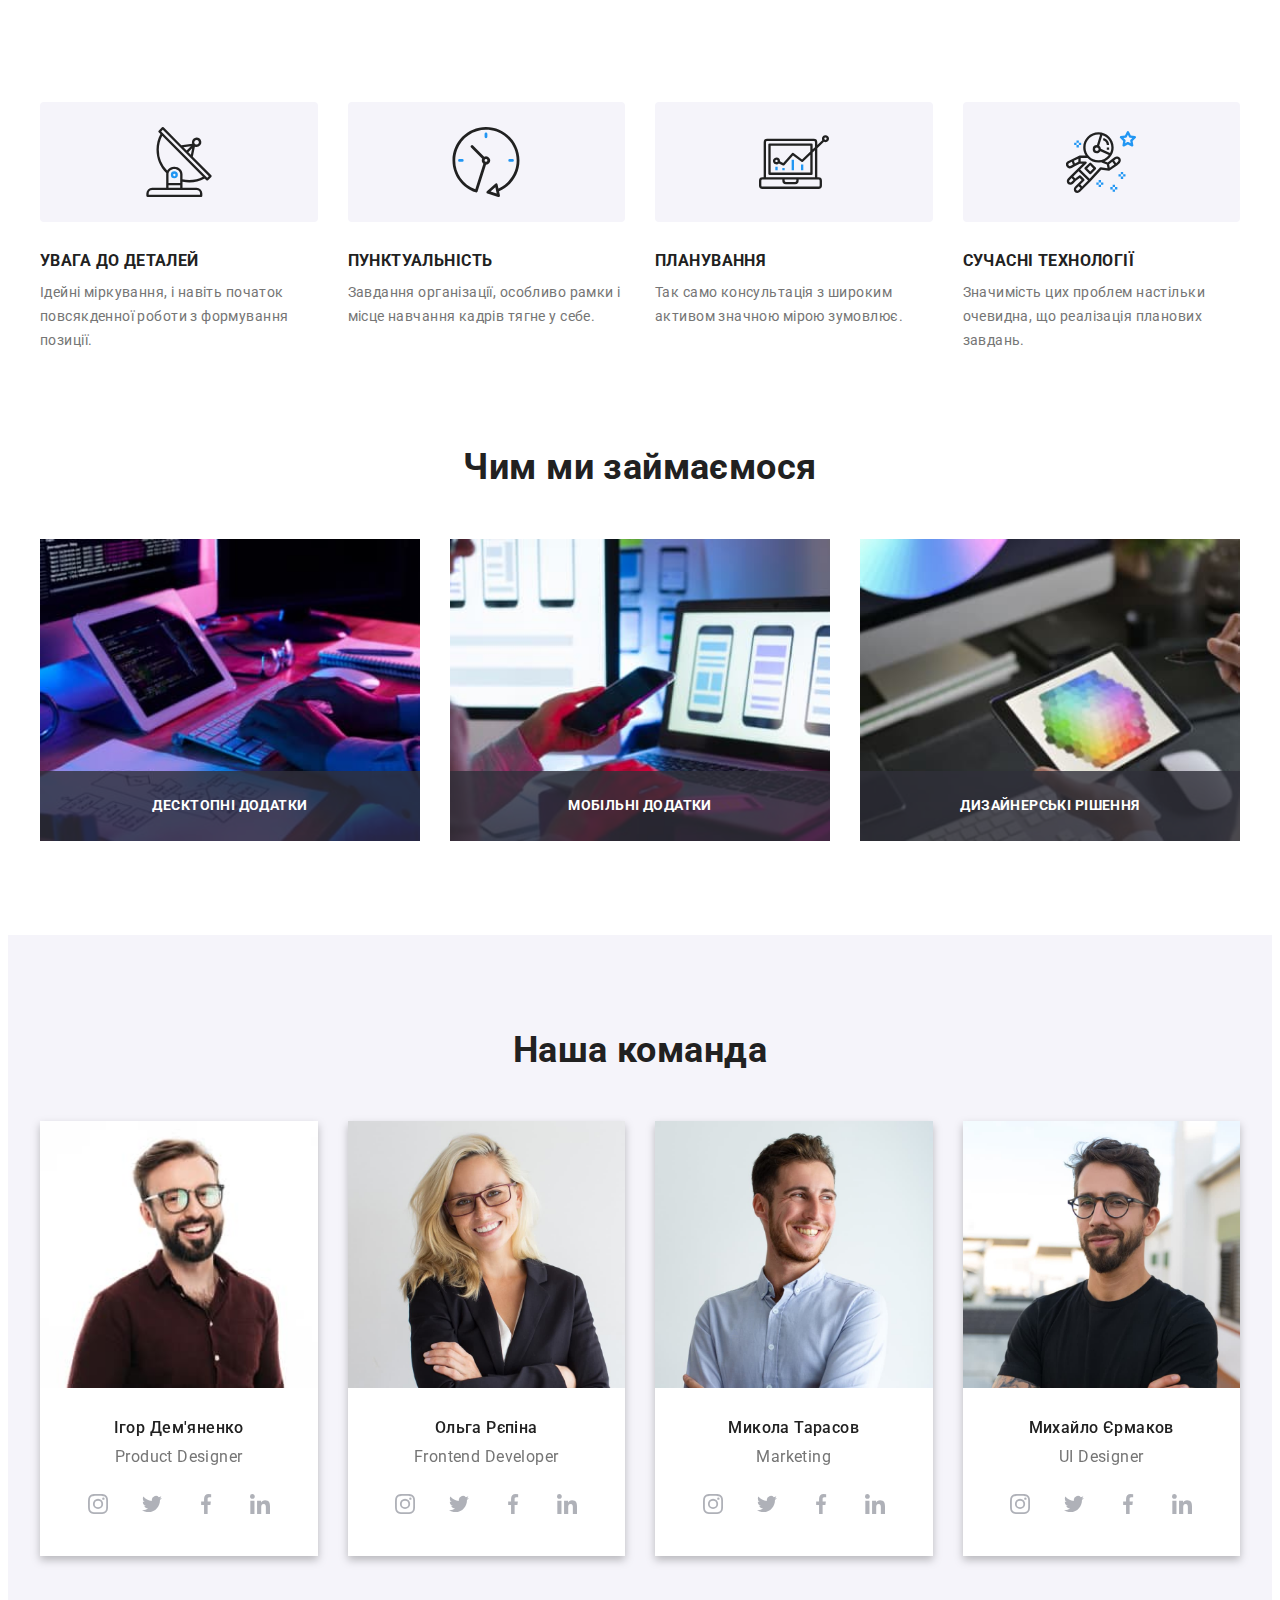
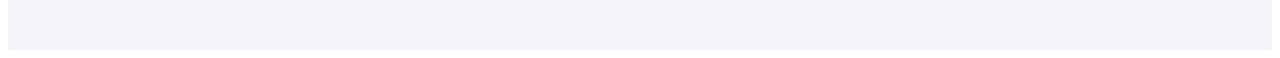
==== index.html @ 522595d4 "2 sections adapted" ====
<!DOCTYPE html>
<html lang="uk">
  <head>
    <meta charset="UTF-8" />
    <meta http-equiv="X-UA-Compatible" content="IE=edge" />
    <meta name="viewport" content="width=device-width, initial-scale=1.0" />
    <title>Студія</title>
    <link rel="preconnect" href="https://fonts.googleapis.com" />
    <link rel="preconnect" href="https://fonts.gstatic.com" crossorigin />
    <link
      href="https://fonts.googleapis.com/css2?family=Raleway:wght@700&family=Roboto:wght@400;500;700;900&display=swap"
      rel="stylesheet"
    />
    <link
      rel="stylesheet"
      href="https://cdnjs.cloudflare.com/ajax/libs/modern-normalize/1.1.0/modern-normalize.min.css"
      integrity="sha512-wpPYUAdjBVSE4KJnH1VR1HeZfpl1ub8YT/NKx4PuQ5NmX2tKuGu6U/JRp5y+Y8XG2tV+wKQpNHVUX03MfMFn9Q=="
      crossorigin="anonymous"
      referrerpolicy="no-referrer"
    />
    <!-- <link rel="stylesheet" href="./css/styles.css" /> -->
    <link rel="stylesheet" href="./css/main.min.css" />
  </head>

  <body>
    <!-- <header class="header">
      <div class="container header__container">
        <nav class="navigation">
          <a href="./index.html" class="logo navigation__logo link"
            >Web<span class="logo__black link">Studio</span></a
          >
          <ul class="navigation__list list">
            <li class="navigation__item">
              <a href="./index.html" class="navigation__link link current">Студія</a>
            </li>
            <li class="navigation__item">
              <a href="./portfolio.html" class="navigation__link link">Портфоліо</a>
            </li>
            <li class="navigation__item">
              <a href="#" class="navigation__link link">Контакти</a>
            </li>
          </ul>
        </nav>

        <ul class="contact header__contact list">
          <li class="contact__item">
            <a href="info@devstudio.com" class="contact__link link">
              <svg class="contact__icon" width="16" height="12">
                <use href="./images/icons.svg#icon-envelope"></use>
              </svg>
              info@devstudio.com</a
            >
          </li>
          <li class="contact__item">
            <a href="+380961111111" class="contact__link link">
              <svg class="contact__icon" width="10" height="16">
                <use href="./images/icons.svg#icon-smartphone"></use>
              </svg>
              +38 096 111 11 11</a
            >
          </li>
        </ul>
      </div>
    </header> -->

    <main>
      <!-- <section class="hero">
        <div class="container">
          <h1 class="hero__title">Ефективні рішення для вашого бізнесу</h1>
          <button type="button" class="hero__btn pointer btn" data-modal-open>
            Замовити послугу
          </button>
        </div>
      </section> -->

      <section class="features section">
        <div class="container">
          <h2 class="visually-hidden">Наші особлівості</h2>
          <ul class="features-list list">
            <li class="features-list__item">
              <div class="features-list__image">
                <svg class="features-list__icon" width="70" height="70">
                  <use href="./images/icons.svg#icon-antenna"></use>
                </svg>
              </div>
              <h3 class="features-list__title">Увага до деталей</h3>
              <p class="features-list__text">
                Ідейні міркування, і навіть початок повсякденної роботи з формування позиції.
              </p>
            </li>
            <li class="features-list__item">
              <div class="features-list__image">
                <svg class="features-list__icon" width="70" height="70">
                  <use href="./images/icons.svg#icon-clock"></use>
                </svg>
              </div>
              <h3 class="features-list__title">Пунктуальність</h3>
              <p class="features-list__text">
                Завдання організації, особливо рамки і місце навчання кадрів тягне у себе.
              </p>
            </li>
            <li class="features-list__item">
              <div class="features-list__image">
                <svg class="features-list__icon" width="70" height="70">
                  <use href="./images/icons.svg#icon-diagram"></use>
                </svg>
              </div>
              <h3 class="features-list__title">Планування</h3>
              <p class="features-list__text">
                Так само консультація з широким активом значною мірою зумовлює.
              </p>
            </li>
            <li class="features-list__item">
              <div class="features-list__image">
                <svg class="features-list__icon" width="70" height="70">
                  <use href="./images/icons.svg#icon-astronaut"></use>
                </svg>
              </div>
              <h3 class="features-list__title">Сучасні технології</h3>
              <p class="features-list__text">
                Значимість цих проблем настільки очевидна, що реалізація планових завдань.
              </p>
            </li>
          </ul>
        </div>
      </section>

      <section class="business">
        <div class="container">
          <h2 class="business__title">Чим ми займаємося</h2>
          <ul class="activities-list list">
            <li class="activities-list__item">
              <img src="./images/comp1.jpg" alt="комп'ютер" width="370" />
              <p class="activities-list__text">Десктопні додатки</p>
            </li>
            <li class="activities-list__item">
              <img src="./images/comp2.jpg" alt="комп'ютер та мобильній" width="370" />
              <p class="activities-list__text">Мобільні додатки</p>
            </li>
            <li class="activities-list__item">
              <img src="./images/comp3.jpg" alt="комп'ютер та планшет" width="370" />
              <p class="activities-list__text">Дизайнерські рішення</p>
            </li>
          </ul>
        </div>
      </section>

      <section class="team section">
        <div class="container">
          <h2 class="team__title">Наша команда</h2>
          <ul class="team-list list">
            <li class="team-list__item">
              <img src="./images/team1.jpg" alt="Ігор Дем'яненко" width="270" />
              <div class="team-list__wrap">
                <h3 class="team-list__subtitle">Ігор Дем'яненко</h3>
                <p class="team-list__text">Product Designer</p>
                <ul class="social-list list">
                  <li class="social-list__item">
                    <a href="" class="social-list__link link">
                      <svg class="social-list__icon" width="20" height="20">
                        <use href="./images/icons.svg#icon-instagram"></use>
                      </svg>
                    </a>
                  </li>
                  <li class="social-list__item">
                    <a href="" class="social-list__link link">
                      <svg class="social-list__icon" width="20" height="20">
                        <use href="./images/icons.svg#icon-twitter"></use>
                      </svg>
                    </a>
                  </li>
                  <li class="social-list__item">
                    <a href="" class="social-list__link link">
                      <svg class="social-list__icon" width="20" height="20">
                        <use href="./images/icons.svg#icon-facebook"></use>
                      </svg>
                    </a>
                  </li>
                  <li class="social-list__item">
                    <a href="" class="social-list__link link">
                      <svg class="social-list__icon" width="20" height="20">
                        <use href="./images/icons.svg#icon-linkedin"></use>
                      </svg>
                    </a>
                  </li>
                </ul>
              </div>
            </li>

            <li class="team-list__item">
              <img src="./images/team2.jpg" alt="Ольга Рєпіна" width="270" />
              <div class="team-list__wrap">
                <h3 class="team-list__subtitle">Ольга Рєпіна</h3>
                <p class="team-list__text">Frontend Developer</p>
                <ul class="social-list list">
                  <li class="social-list__item">
                    <a href="" class="social-list__link link">
                      <svg class="social-list__icon" width="20" height="20">
                        <use href="./images/icons.svg#icon-instagram"></use>
                      </svg>
                    </a>
                  </li>
                  <li class="social-list__item">
                    <a href="" class="social-list__link link">
                      <svg class="social-list__icon" width="20" height="20">
                        <use href="./images/icons.svg#icon-twitter"></use>
                      </svg>
                    </a>
                  </li>
                  <li class="social-list__item">
                    <a href="" class="social-list__link link">
                      <svg class="social-list__icon" width="20" height="20">
                        <use href="./images/icons.svg#icon-facebook"></use>
                      </svg>
                    </a>
                  </li>
                  <li class="social-list__item">
                    <a href="" class="social-list__link link">
                      <svg class="social-list__icon" width="20" height="20">
                        <use href="./images/icons.svg#icon-linkedin"></use>
                      </svg>
                    </a>
                  </li>
                </ul>
              </div>
            </li>

            <li class="team-list__item">
              <img src="./images/team3.jpg" alt="Микола Тарасов" width="270" />
              <div class="team-list__wrap">
                <h3 class="team-list__subtitle">Микола Тарасов</h3>
                <p class="team-list__text">Marketing</p>
                <ul class="social-list list">
                  <li class="social-list__item">
                    <a href="" class="social-list__link link">
                      <svg class="social-list__icon" width="20" height="20">
                        <use href="./images/icons.svg#icon-instagram"></use>
                      </svg>
                    </a>
                  </li>
                  <li class="social-list__item">
                    <a href="" class="social-list__link link">
                      <svg class="social-list__icon" width="20" height="20">
                        <use href="./images/icons.svg#icon-twitter"></use>
                      </svg>
                    </a>
                  </li>
                  <li class="social-list__item">
                    <a href="" class="social-list__link link">
                      <svg class="social-list__icon" width="20" height="20">
                        <use href="./images/icons.svg#icon-facebook"></use>
                      </svg>
                    </a>
                  </li>
                  <li class="social-list__item">
                    <a href="" class="social-list__link link">
                      <svg class="social-list__icon" width="20" height="20">
                        <use href="./images/icons.svg#icon-linkedin"></use>
                      </svg>
                    </a>
                  </li>
                </ul>
              </div>
            </li>

            <li class="team-list__item">
              <img src="./images/team4.jpg" alt="Михаїл Єрмаков" width="270" />
              <div class="team-list__wrap">
                <h3 class="team-list__subtitle">Михайло Єрмаков</h3>
                <p class="team-list__text">UI Designer</p>
                <ul class="social-list list">
                  <li class="social-list__item">
                    <a href="" class="social-list__link link">
                      <svg class="social-list__icon" width="20" height="20">
                        <use href="./images/icons.svg#icon-instagram"></use>
                      </svg>
                    </a>
                  </li>
                  <li class="social-list__item">
                    <a href="" class="social-list__link link">
                      <svg class="social-list__icon" width="20" height="20">
                        <use href="./images/icons.svg#icon-twitter"></use>
                      </svg>
                    </a>
                  </li>
                  <li class="social-list__item">
                    <a href="" class="social-list__link link">
                      <svg class="social-list__icon" width="20" height="20">
                        <use href="./images/icons.svg#icon-facebook"></use>
                      </svg>
                    </a>
                  </li>
                  <li class="social-list__item">
                    <a href="" class="social-list__link link">
                      <svg class="social-list__icon" width="20" height="20">
                        <use href="./images/icons.svg#icon-linkedin"></use>
                      </svg>
                    </a>
                  </li>
                </ul>
              </div>
            </li>
          </ul>
        </div>
      </section>

      <!-- <section class="clients section">
        <div class="container">
          <h2 class="clients-title">Постійні клієнти</h2>
          <ul class="clients-img list">
            <li class="clients-img-item">
              <a href="" class="clients-img-link link">
                <svg class="clients-img-icon" width="106" height="60">
                  <use href="./images/icons.svg#icon-Logo1"></use>
                </svg>
              </a>
            </li>
            <li class="clients-img-item">
              <a href="" class="clients-img-link link">
                <svg class="clients-img-icon" width="106" height="60">
                  <use href="./images/icons.svg#icon-Logo2"></use>
                </svg>
              </a>
            </li>
            <li class="clients-img-item">
              <a href="" class="clients-img-link link">
                <svg class="clients-img-icon" width="106" height="60">
                  <use href="./images/icons.svg#icon-Logo3"></use>
                </svg>
              </a>
            </li>
            <li class="clients-img-item">
              <a href="" class="clients-img-link link">
                <svg class="clients-img-icon" width="106" height="60">
                  <use href="./images/icons.svg#icon-Logo4"></use>
                </svg>
              </a>
            </li>
            <li class="clients-img-item">
              <a href="" class="clients-img-link link">
                <svg class="clients-img-icon" width="106" height="60">
                  <use href="./images/icons.svg#icon-Logo5"></use>
                </svg>
              </a>
            </li>
            <li class="clients-img-item">
              <a href="" class="clients-img-link link">
                <svg class="clients-img-icon" width="106" height="60">
                  <use href="./images/icons.svg#icon-Logo6"></use>
                </svg>
              </a>
            </li>
          </ul>
        </div>
      </section> -->
    </main>

    <!-- <footer class="footer">
      <div class="container">
        <div class="footer-contacts">
          <a href="./index.html" class="footer-logo link"
            >Web<span class="footer-logo-white link">Studio</span></a
          >
          <address class="footer-address">
            <ul class="footer-list list">
              <li class="footer-item">
                <a
                  href="https://goo.gl/maps/CPtrU1FHBa2aNyZL9"
                  target="_blank"
                  rel="noopener noreferrer nofollow"
                  class="footer-adr link"
                  >м. Київ, пр-т Лесі Українки, 26</a
                >
              </li>
              <li class="footer-item">
                <a href="info@devstudio.com" class="footer-contact link">info@devstudio.com</a>
              </li>
              <li class="footer-item">
                <a href="+380961111111" class="footer-contact link">+38 096 111 11 11</a>
              </li>
            </ul>
          </address>
        </div>

        <div class="footer-join">
          <p class="footer-action">Приєднуйтесь</p>
          <ul class="footer-soc list">
            <li class="footer-soc-item">
              <a href="" class="footer-soc-link link">
                <svg class="footer-soc-icon" width="20" height="20">
                  <use href="./images/icons.svg#icon-instagram"></use>
                </svg>
              </a>
            </li>
            <li class="footer-soc-item">
              <a href="" class="footer-soc-link link">
                <svg class="footer-soc-icon" width="20" height="20">
                  <use href="./images/icons.svg#icon-twitter"></use>
                </svg>
              </a>
            </li>
            <li class="footer-soc-item">
              <a href="" class="footer-soc-link link">
                <svg class="footer-soc-icon" width="20" height="20">
                  <use href="./images/icons.svg#icon-facebook"></use>
                </svg>
              </a>
            </li>
            <li class="footer-soc-item">
              <a href="" class="footer-soc-link link">
                <svg class="footer-soc-icon" width="20" height="20">
                  <use href="./images/icons.svg#icon-linkedin"></use>
                </svg>
              </a>
            </li>
          </ul>
        </div>

        <div class="footer-signup">
          <p class="footer-text">Підпишіться на розсилку</p>
          <form class="footer-form">
            <input class="footer-input" type="email" name="usermail" placeholder="E-mail" />
            <button class="third-btn pointer btn">
              Підписатися
              <svg class="send-icon" width="24" height="24">
                <use href="./images/icons.svg#icon-send"></use>
              </svg>
            </button>
          </form>
        </div>
      </div>
    </footer> -->

    <div class="backdrop is-hidden" data-modal>
      <div class="modal">
        <button type="button" class="close-btn pointer" data-modal-close>
          <svg class="close-icon" width="" height="">
            <use href="./images/icons.svg#icon-closebtn"></use>
          </svg>
        </button>
        <p class="modal-title">Залиште свої дані, ми вам передзвонимо</p>
        <form class="modal-form">
          <div class="input-field">
            <label for="user-name" class="lable-input">Ім'я</label>
            <div class="input-wrap">
              <input
                type="text"
                class="form-input"
                name="user-name"
                placeholder=""
                id="user-name"
                required
              />
              <svg class="input-icon" width="18" height="18">
                <use href="./images/icons.svg#icon-personblack"></use>
              </svg>
            </div>
          </div>

          <div class="input-field">
            <label for="user-tel" class="lable-input">Телефон</label>
            <div class="input-wrap">
              <input
                type="tel"
                minlength="10"
                class="form-input"
                name="user-tel"
                placeholder=""
                id="user-tel"
                required
              />
              <svg class="input-icon" width="18" height="18">
                <use href="./images/icons.svg#icon-phoneblack"></use>
              </svg>
            </div>
          </div>

          <div class="input-field">
            <label for="user-mail" class="lable-input">Пошта</label>
            <div class="input-wrap">
              <input
                type="email"
                class="form-input"
                name="user-mail"
                placeholder=""
                id="user-mail"
              />
              <svg class="input-icon" width="18" height="18">
                <use href="./images/icons.svg#icon-emailblack"></use>
              </svg>
            </div>
          </div>

          <div class="input-field comment">
            <label for="user-comment" class="lable-input">Коментар</label>
            <textarea
              name="user-comment"
              id="user-comment"
              class="form-comment"
              placeholder="Введіть текст"
            ></textarea>
          </div>

          <label class="check-lable">
            <input
              type="checkbox"
              name="user-policy"
              value="true"
              class="input-check visually-hidden"
              id="user-policy"
            />
            <span class="check-box">
              <svg class="check-icon" width="11" height="8">
                <use href="./images/icons.svg#icon-check"></use>
              </svg>
            </span>
            Погоджуюся з розсилкою та приймаю
            <a class="check-link link" href="#">Умови договору</a>
          </label>

          <button type="submit" class="secondary-btn pointer btn">Відправити</button>
        </form>
      </div>
    </div>
    <script src="./js/modal.js"></script>

    <script>
      (() => {
        document.querySelector('.modal-form').addEventListener('submit', e => {
          e.preventDefault();

          new FormData(e.currentTarget).forEach((value, name) => console.log(`${name}: ${value}`));

          e.currentTarget.reset();
        });
      })();
    </script>
  </body>
</html>
---- css/main.min.css ----
:root{--main-title-color: #212121;--second-title-color: #ffffff;--main-text-color: #757575;--second-text-color: #ffffff;--accent-color: #2196f3;--link-accent-color: #7d7d7d;--icon-accent-color: #ffffff;--btn-accent-color: #188ce8;--btn-bg-color: #2196f3;--btn-text-color: #ffffff;--secondbtn-text-color: #212121;--main-bg-color: #ffffff;--second-bg-color: #2f303a;--third-bg-color: #f5f4fa;--main-logo-color: #2196f3;--second-logo-color: #000000;--third-logo-color: #ffffff;--main-link-color: #212121;--main-contact-color: #757575;--main-adress-color: #ffffff;--main-border-color: #ececec;--second-border-color: #eeeeee;--main-icon-color: #afb1b8;--second-icon-color: #ffffff;--duration: 250ms;--cubic: cubic-bezier(0.4, 0, 0.2, 1)}.visually-hidden{position:absolute;white-space:nowrap;width:1px;height:1px;overflow:hidden;border:0;padding:0;clip:rect(0 0 0 0);-webkit-clip-path:inset(50%);clip-path:inset(50%);margin:-1px}p,h1,h2,h3,h4,h5,h6{margin:0}ul{margin:0;padding-left:0}address{font-style:normal}body{font-family:"Roboto",sans-serif;font-size:14px;letter-spacing:.03em;color:var(--main-text-color);background-color:var(--main-bg-color)}.list{list-style:none}.link{text-decoration:none;transition:color var(--duration) var(--cubic)}.pointer{cursor:pointer}img{display:block;width:100%;max-width:100%;height:auto}.section{padding-top:60px;padding-bottom:60px}@media screen and (min-width: 1200px){.section{padding-top:94px;padding-bottom:94px}}.navigation__item .link.current,.navigation__link:hover,.contact__link:hover,.navigation__link:focus,.contact__link:focus,.footer-adr:hover,.footer-contact:hover,.footer-adr:focus,.footer-contact:focus{color:var(--accent-color)}.container{width:100%;padding-left:15px;padding-right:15px;margin:0 auto}@media screen and (min-width: 480px){.container{width:480px}}@media screen and (min-width: 768px){.container{width:768px}}@media screen and (min-width: 1200px){.container{width:1200px}}.backdrop{position:fixed;top:0;width:100%;height:100%;background-color:rgba(0,0,0,.2);transition:opacity var(--duration) var(--cubic),visibility var(--duration) var(--cubic)}.modal{position:absolute;padding:40px;width:528px;min-height:581px;background-color:var(--main-bg-color);box-shadow:0px 1px 3px rgba(0,0,0,.12),0px 1px 1px rgba(0,0,0,.14),0px 2px 1px rgba(0,0,0,.2);border-radius:4px;top:50%;left:50%;transform:translate(-50%, -50%) scale(1);transition:transform var(--duration) var(--cubic)}.backdrop.is-hidden .modal{transform:translate(-50%, -50%) scale(0)}.close-btn{position:absolute;top:8px;right:8px;width:30px;height:30px;border:1px solid rgba(0,0,0,.1);background:inherit;border-radius:50%;fill:currentColor;transition:color var(--duration) var(--cubic)}.close-btn:hover,.close-btn:focus{fill:var(--accent-color)}.modal-title{margin-bottom:15px;text-align:center;font-weight:700;font-size:20px;line-height:1.15;text-align:center;letter-spacing:.03em;color:var(--main-title-color)}.input-field{margin-bottom:10px}.modal-form>.comment{margin-bottom:18px}.lable-input{display:block;margin-bottom:4px;font-weight:400;font-size:12px;line-height:1.17;letter-spacing:.01em;color:var(--main-text-color)}.form-input{padding-left:42px;width:100%;height:40px;border:1px solid rgba(33,33,33,.2);border-radius:4px;font-weight:400;font-size:12px;line-height:1.17;letter-spacing:.01em;color:rgba(117,117,117,.5)}.form-input:focus{outline-color:var(--btn-accent-color)}.form-input::-moz-placeholder{color:rgba(117,117,117,.5)}.form-input:-ms-input-placeholder{color:rgba(117,117,117,.5)}.form-input::placeholder{color:rgba(117,117,117,.5)}.input-wrap{position:relative}.input-icon{position:absolute;left:12px;top:50%;transform:translateY(-50%)}.form-input:focus+.input-icon{fill:var(--accent-color)}.form-comment{padding:12px 16px;width:100%;height:118px;border:1px solid rgba(33,33,33,.2);border-radius:4px;resize:none;font-weight:400;font-size:12px;line-height:1.17;letter-spacing:.01em;color:rgba(117,117,117,.5)}.form-comment:focus{outline-color:var(--btn-accent-color)}.form-comment::-moz-placeholder{color:rgba(117,117,117,.5)}.form-comment:-ms-input-placeholder{color:rgba(117,117,117,.5)}.form-comment::placeholder{color:rgba(117,117,117,.5)}.check-lable{display:block;padding-left:35px;font-weight:400;font-size:14px;line-height:1.71;letter-spacing:.03em;color:var(--main-text-color);position:relative;margin-bottom:30px}.check-box{display:inline-block;width:16px;height:15px;border:2px solid var(--main-link-color);border-radius:2px;position:absolute;top:50%;left:13px;transform:translateY(-50%);cursor:pointer;transition:background-color var(--duration) var(--cubic)}.input-check:focus+.check-box{border-color:var(--accent-color)}.input-check:focus+.check-box,.check-box:hover{border-color:var(--accent-color)}.input-check:checked+.check-box{background-color:var(--accent-color);border:none}.check-icon{position:absolute;left:50%;top:50%;transform:translate(-50%, -50%);fill:rgba(0,0,0,0);transition:fill var(--duration) var(--cubic)}.input-check:checked+.check-box .check-icon{fill:#fff}.input-check{position:absolute;white-space:nowrap;width:1px;height:1px;overflow:hidden;border:0;padding:0;clip:rect(0 0 0 0);-webkit-clip-path:inset(50%);clip-path:inset(50%);margin:-1px}.check-link{-webkit-text-decoration-line:underline;text-decoration-line:underline;color:var(--accent-color)}.secondary-btn{display:flex;align-items:center;justify-content:center;margin:0 auto;margin-top:30px;min-width:200px}.is-hidden{opacity:0;visibility:hidden;pointer-events:none}.btn{font-family:inherit;font-style:normal;font-weight:700;font-size:16px;line-height:1.88;letter-spacing:.06em;color:var(--btn-text-color);background:var(--btn-bg-color);height:50px;box-shadow:0px 4px 4px rgba(0,0,0,.15);border-radius:4px;border-color:rgba(0,0,0,0);padding:10px 32px;transition:background-color var(--duration) var(--cubic)}.btn:hover,.btn:focus{background-color:var(--btn-accent-color)}.header{padding-top:24px;padding-bottom:25px;border-bottom:1px solid var(--main-border-color)}.header__container{display:flex;align-items:center}.navigation{display:flex;align-items:center}.navigation__list,.contact__item,.header__contact{display:flex;margin-left:auto;-moz-column-gap:50px;column-gap:50px}.logo,.logo__black{font-family:"Raleway",sans-serif;font-style:normal;font-weight:700;font-size:26px;line-height:1.19}.navigation__logo{color:var(--main-logo-color);margin-right:93px}.logo__black{color:var(--second-logo-color)}.navigation__link{font-weight:500;line-height:1.14;letter-spacing:.02em;color:var(--main-link-color)}.contact__link{display:flex;font-weight:500;line-height:1.14;letter-spacing:.02em;color:var(--main-contact-color);align-items:center}.current{color:var(--accent-color);position:relative}.current::after{content:"";position:absolute;left:50%;bottom:-38px;transform:translate(-50%, -100%);width:calc(100% + 3px);height:4px;background:var(--accent-color);border-radius:2px;pointer-events:none}.contact__icon{margin-right:10px;fill:#757575}.contact__link:hover .contact__icon,.contact__link:focus .contact__icon{fill:var(--accent-color)}.hero{background-color:var(--second-bg-color);background-image:linear-gradient(rgba(47, 48, 58, 0.4), rgba(47, 48, 58, 0.4)),url(../images/header.jpg);background-repeat:no-repeat;background-position:center;background-size:cover;max-width:1600px;margin:0 auto;padding-top:200px;padding-bottom:200px}.hero__title{font-weight:900;font-size:44px;line-height:1.36;text-align:center;letter-spacing:.06em;text-transform:uppercase;color:var(--second-title-color);max-width:696px;margin:0 auto}.hero__btn{display:flex;align-items:center;text-align:center;margin:0 auto;margin-top:30px;min-width:216px}.features-list{display:flex;flex-wrap:wrap;gap:30px}.features-list__item{width:100%}@media screen and (min-width: 768px){.features-list__item{width:calc((100% - 30px)/2)}}@media screen and (min-width: 1200px){.features-list__item{width:calc((100% - 90px)/4)}}.features-list__image{display:flex;justify-content:center;align-items:center;border-radius:4px;width:100%;height:120px;background:#f5f4fa;border-radius:4px;margin-bottom:30px}.features-list__title{display:flex;justify-content:center;font-weight:700;line-height:1.14;text-transform:uppercase;color:var(--main-title-color)}@media screen and (min-width: 768px){.features-list__title{justify-content:left}}.features-list__text{line-height:2;margin-top:10px}@media screen and (min-width: 1200px){.features-list__text{line-height:1.71}}.business{padding-bottom:94px}@media screen and (max-width: 1199px){.business{display:none}}.business__title{font-size:36px;line-height:1.17;text-align:center;color:var(--main-title-color)}.activities-list{margin-top:50px;display:flex;gap:30px}.activities-list__item{width:calc((100% - 60px)/3);position:relative}.activities-list__text{position:absolute;left:0;bottom:0;width:100%;height:70px;display:flex;justify-content:center;align-items:center;background-color:rgba(47,48,58,.8);font-weight:700;font-size:14px;line-height:1.14;text-align:center;letter-spacing:.03em;text-transform:uppercase;color:var(--second-text-color)}.team{background-color:var(--third-bg-color)}.team__title{font-size:36px;line-height:1.17;text-align:center;color:var(--main-title-color)}.team-list{display:flex;flex-wrap:wrap;margin-top:50px;gap:30px}.team-list__item{width:100%;background-color:var(--main-bg-color);filter:drop-shadow(0px 4px 4px rgba(0, 0, 0, 0.25))}@media screen and (min-width: 768px){.team-list__item{width:calc((100% - 30px)/2)}}@media screen and (min-width: 1200px){.team-list__item{width:calc((100% - 90px)/4)}}.team-list__wrap{padding:30px 5px}.team-list__subtitle{font-weight:500;font-size:16px;line-height:1.19;text-align:center;color:var(--main-title-color)}.team-list__text{font-size:16px;line-height:1.19;text-align:center;margin-top:10px}.social-list{display:flex;justify-content:center;gap:10px;margin-top:16px}.social-list__link{width:44px;height:44px;border-radius:50%;display:flex;align-items:center;justify-content:center;transition:background-color var(--duration) var(--cubic)}.social-list__link:hover,.social-list__link:focus{background-color:var(--accent-color)}.social-list__icon{fill:var(--main-icon-color);transition:fill var(--duration) var(--cubic)}.social-list__link:hover .social-list__icon,.social-list__link:focus .social-list__icon{fill:var(--icon-accent-color)}.clients-title{font-size:36px;line-height:1.17;text-align:center;color:var(--main-title-color)}.clients-img{display:flex;margin-top:50px;justify-content:center;gap:30px}.clients-img-item{border:1px solid #afb1b8;border-radius:4px;width:170px;height:92px;display:flex;align-items:center;justify-content:center;transition:border-color var(--duration) var(--cubic)}.clients-img-item:hover,.clients-img-item:focus{border-color:var(--accent-color)}.clients-img-link{display:flex;width:100%;height:100%;justify-content:center;align-items:center}.clients-img-icon{fill:var(--main-icon-color);transition:fill var(--duration) var(--cubic)}.clients-img-link:hover .clients-img-icon,.clients-img-link:focus .clients-img-icon{fill:var(--accent-color)}.footer-adr:hover,.footer-contact:hover,.footer-adr:focus,.footer-contact:focus{color:var(--accent-color)}.footer{background-color:var(--second-bg-color);padding-top:60px;padding-bottom:60px}.footer-logo,.footer-logo-white{font-family:"Raleway",sans-serif;font-style:normal;font-weight:700;font-size:26px;line-height:1.19}.footer-logo{color:var(--main-logo-color)}.footer-logo-white{color:var(--third-logo-color)}.footer-address{margin-top:20px}.footer-item:not(:first-child){margin-top:9px}.footer-adr,.footer-contact{font-style:normal;font-weight:400;line-height:1.71}.footer-adr{color:var(--main-adress-color)}.footer-contact{color:rgba(255,255,255,.6)}.footer .container{display:flex;align-items:baseline}.footer-join{margin-left:70px}.footer-action{font-weight:700;font-size:14px;line-height:1.14;letter-spacing:.03em;text-transform:uppercase;margin-bottom:20px;color:var(--second-text-color)}.footer-soc{display:flex;justify-content:center;gap:10px}.footer-soc-link{width:44px;height:44px;border-radius:50%;display:flex;align-items:center;justify-content:center;background:rgba(255,255,255,.1);transition:background-color var(--duration) var(--cubic)}.footer-soc-link:hover,.footer-soc-link:focus{background-color:var(--accent-color)}.footer-soc-icon{fill:var(--second-icon-color);transition:fill var(--duration) var(--cubic)}.footer-soc-link:hover .footer-soc-icon,.footer-soc-link:focus .footer-soc-icon{fill:var(--icon-accent-color)}.footer-text{font-size:14px;font-weight:700;line-height:1.14;text-transform:uppercase;color:var(--btn-text-color);margin-bottom:20px}.footer-signup{width:calc(50% - 15px);margin-left:auto}.footer-input{width:100%;height:50px;border:1px solid rgba(255,255,255,.3);border-radius:4px;background-color:inherit;font-size:16px;line-height:1.25;color:rgba(255,255,255,.6);padding-left:16px;outline:none;transition:border-color var(--duration) var(--cubic),box-shadow var(--duration) var(--cubic);cursor:pointer}.footer-input:hover{border-color:var(--accent-color)}.footer-input:focus{border-color:#f5f5f5;box-shadow:0px 0px 0px 1px #f5f5f5}.footer-form{display:flex;gap:12px}.footer-form>.primary-btn{gap:10px}.third-btn{display:flex;align-items:center;justify-content:center;gap:10px;margin:0 auto;min-width:200px}.send-icon{fill:var(--second-icon-color)}.filter-list{display:flex;justify-content:center;-moz-column-gap:8px;column-gap:8px}.filter-btn{font-family:"Roboto",sans-serif;font-style:normal;font-weight:500;font-size:16px;line-height:1.62;text-align:center;background-color:var(--third-bg-color);border-color:rgba(0,0,0,0);border-radius:4px;color:var(--secondbtn-text-color);padding:6px 22px;transition:background-color var(--duration) var(--cubic),color var(--duration) var(--cubic),box-shadow var(--duration) var(--cubic)}.filter-btn:hover,.filter-btn:focus{background-color:var(--accent-color);color:var(--btn-text-color);box-shadow:0px 3px 1px rgba(0,0,0,.1),0px 1px 2px rgba(0,0,0,.08),0px 2px 2px rgba(0,0,0,.12)}.filter-cards{margin-top:34px;display:flex;flex-wrap:wrap;gap:30px}.filter-item{background-color:var(--main-bg-color);width:calc((100% - 60px)/3)}.filter-link{display:block}.filter-link:hover,.filter-link:focus{box-shadow:0px 1px 1px rgba(0,0,0,.12),0px 4px 4px rgba(0,0,0,.06),1px 4px 6px rgba(0,0,0,.16)}.filter-thumb{position:relative;overflow:hidden}.filter-overlay{position:absolute;left:0;top:0;padding:63px 24px;width:100%;height:100%;transform:translateY(100%);transition:var(--duration) var(--cubic);font-weight:400;font-size:18px;line-height:1.56;letter-spacing:.03em;color:var(--second-text-color);background:rgba(33,150,243,.9)}.filter-link:hover .filter-overlay,.filter-link:focus .filter-overlay{transform:translateY(0)}.filter-wrap{padding:20px 24px;border-right:1px solid var(--second-border-color);border-bottom:1px solid var(--second-border-color);border-left:1px solid var(--second-border-color)}.filter-title{font-size:18px;line-height:2;letter-spacing:.06em;color:var(--main-title-color)}.filter-title:hover,.filter-title:focus{color:var(--link-accent-color)}.filter-text{font-size:16px;line-height:1.88;color:var(--main-text-color);margin-top:4px}/*# sourceMappingURL=main.min.css.map */
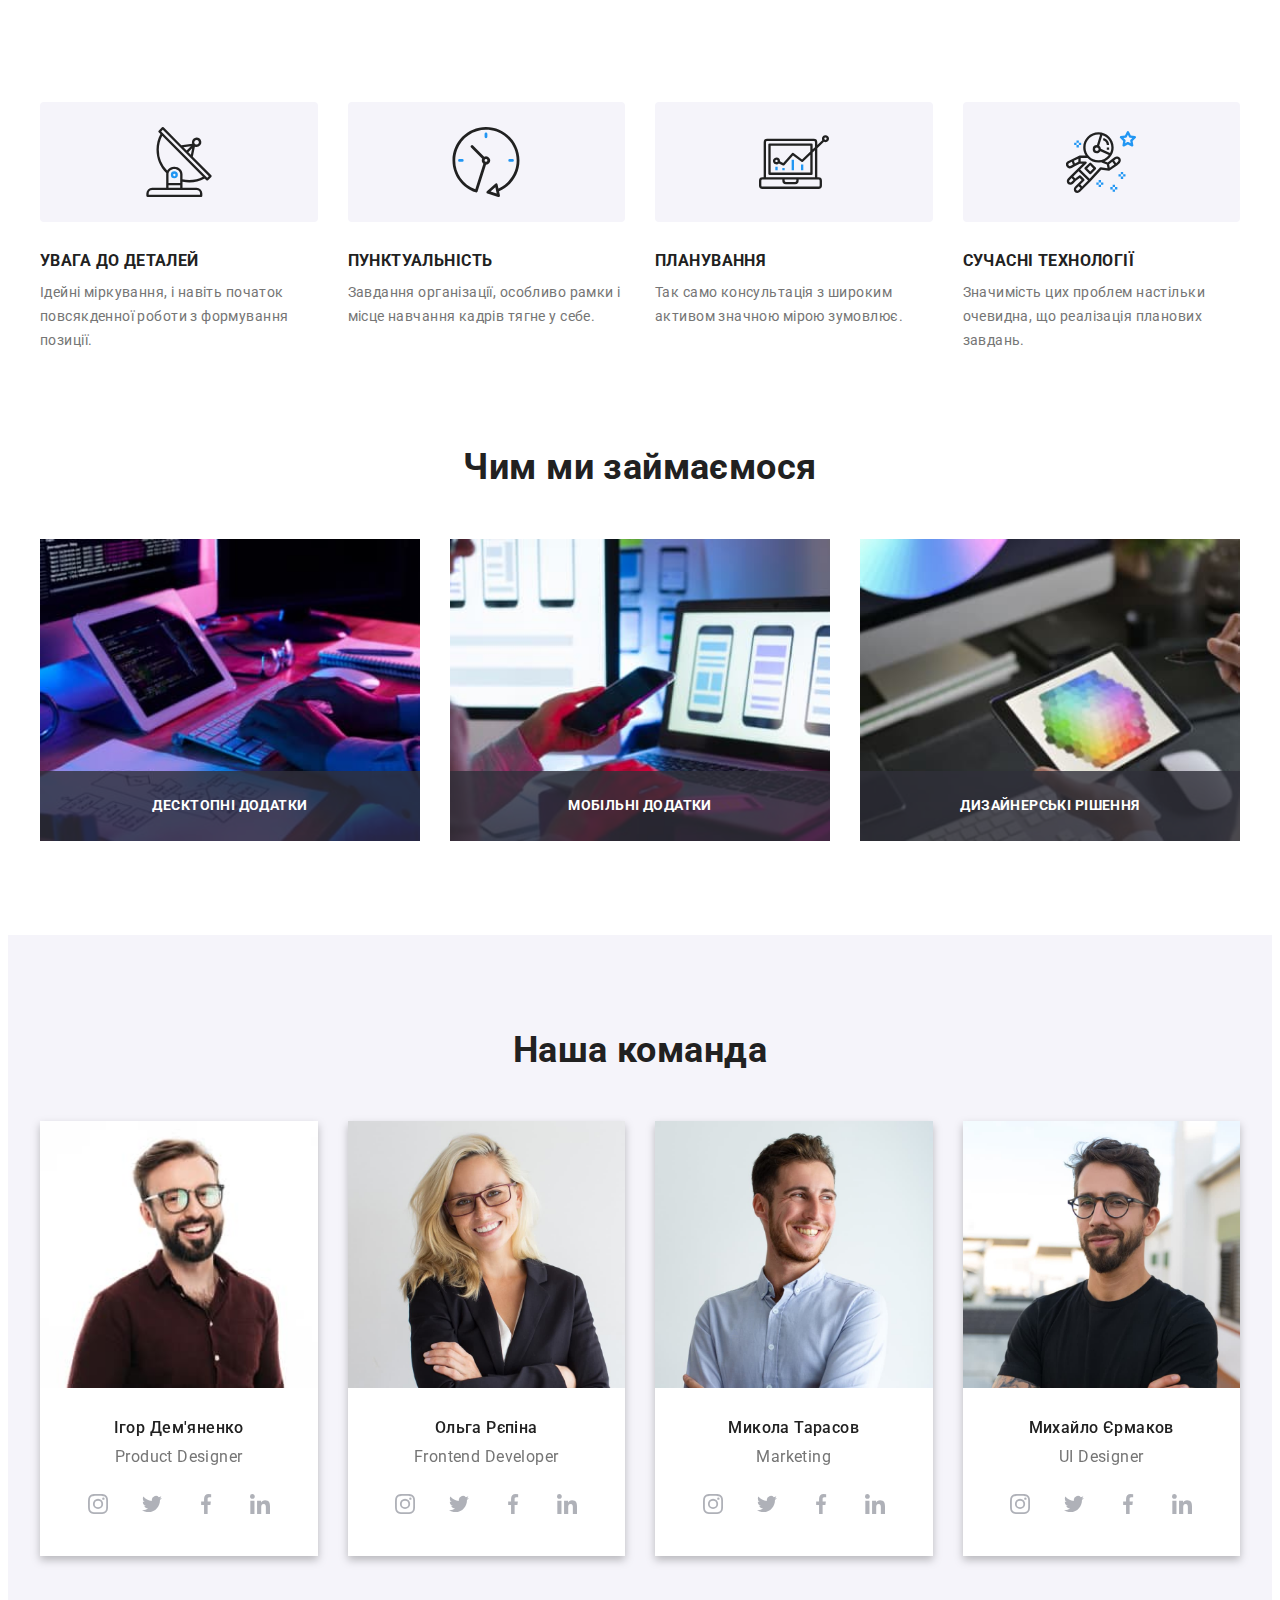
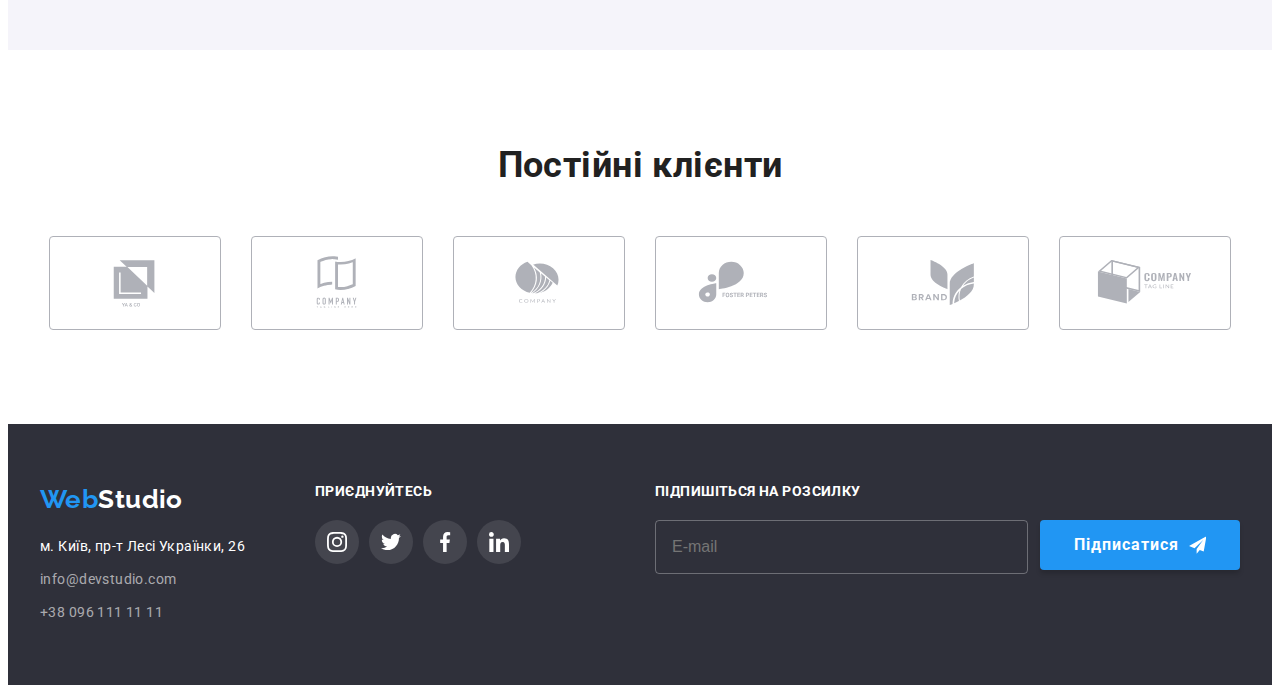
==== commit 6a670d6f: "adapted footer" ====
--- a/index.html
+++ b/index.html
@@ -304,7 +304,7 @@
         </div>
       </section>
 
-      <!-- <section class="clients section">
+      <section class="clients section">
         <div class="container">
           <h2 class="clients-title">Постійні клієнти</h2>
           <ul class="clients-img list">
@@ -352,68 +352,70 @@
             </li>
           </ul>
         </div>
-      </section> -->
+      </section>
     </main>
 
-    <!-- <footer class="footer">
+    <footer class="footer">
       <div class="container">
-        <div class="footer-contacts">
-          <a href="./index.html" class="footer-logo link"
-            >Web<span class="footer-logo-white link">Studio</span></a
-          >
-          <address class="footer-address">
-            <ul class="footer-list list">
-              <li class="footer-item">
-                <a
-                  href="https://goo.gl/maps/CPtrU1FHBa2aNyZL9"
-                  target="_blank"
-                  rel="noopener noreferrer nofollow"
-                  class="footer-adr link"
-                  >м. Київ, пр-т Лесі Українки, 26</a
-                >
+        <div class="footer-tablet">
+          <div class="footer-contacts">
+            <a href="./index.html" class="footer-logo link"
+              >Web<span class="footer-logo-white link">Studio</span></a
+            >
+            <address class="footer-address">
+              <ul class="footer-list list">
+                <li class="footer-item">
+                  <a
+                    href="https://goo.gl/maps/CPtrU1FHBa2aNyZL9"
+                    target="_blank"
+                    rel="noopener noreferrer nofollow"
+                    class="footer-adr link"
+                    >м. Київ, пр-т Лесі Українки, 26</a
+                  >
+                </li>
+                <li class="footer-item">
+                  <a href="info@devstudio.com" class="footer-contact link">info@devstudio.com</a>
+                </li>
+                <li class="footer-item">
+                  <a href="+380961111111" class="footer-contact link">+38 096 111 11 11</a>
+                </li>
+              </ul>
+            </address>
+          </div>
+
+          <div class="footer-join">
+            <p class="footer-action">Приєднуйтесь</p>
+            <ul class="footer-soc list">
+              <li class="footer-soc-item">
+                <a href="" class="footer-soc-link link">
+                  <svg class="footer-soc-icon" width="20" height="20">
+                    <use href="./images/icons.svg#icon-instagram"></use>
+                  </svg>
+                </a>
               </li>
-              <li class="footer-item">
-                <a href="info@devstudio.com" class="footer-contact link">info@devstudio.com</a>
+              <li class="footer-soc-item">
+                <a href="" class="footer-soc-link link">
+                  <svg class="footer-soc-icon" width="20" height="20">
+                    <use href="./images/icons.svg#icon-twitter"></use>
+                  </svg>
+                </a>
               </li>
-              <li class="footer-item">
-                <a href="+380961111111" class="footer-contact link">+38 096 111 11 11</a>
+              <li class="footer-soc-item">
+                <a href="" class="footer-soc-link link">
+                  <svg class="footer-soc-icon" width="20" height="20">
+                    <use href="./images/icons.svg#icon-facebook"></use>
+                  </svg>
+                </a>
+              </li>
+              <li class="footer-soc-item">
+                <a href="" class="footer-soc-link link">
+                  <svg class="footer-soc-icon" width="20" height="20">
+                    <use href="./images/icons.svg#icon-linkedin"></use>
+                  </svg>
+                </a>
               </li>
             </ul>
-          </address>
-        </div>
-
-        <div class="footer-join">
-          <p class="footer-action">Приєднуйтесь</p>
-          <ul class="footer-soc list">
-            <li class="footer-soc-item">
-              <a href="" class="footer-soc-link link">
-                <svg class="footer-soc-icon" width="20" height="20">
-                  <use href="./images/icons.svg#icon-instagram"></use>
-                </svg>
-              </a>
-            </li>
-            <li class="footer-soc-item">
-              <a href="" class="footer-soc-link link">
-                <svg class="footer-soc-icon" width="20" height="20">
-                  <use href="./images/icons.svg#icon-twitter"></use>
-                </svg>
-              </a>
-            </li>
-            <li class="footer-soc-item">
-              <a href="" class="footer-soc-link link">
-                <svg class="footer-soc-icon" width="20" height="20">
-                  <use href="./images/icons.svg#icon-facebook"></use>
-                </svg>
-              </a>
-            </li>
-            <li class="footer-soc-item">
-              <a href="" class="footer-soc-link link">
-                <svg class="footer-soc-icon" width="20" height="20">
-                  <use href="./images/icons.svg#icon-linkedin"></use>
-                </svg>
-              </a>
-            </li>
-          </ul>
+          </div>
         </div>
 
         <div class="footer-signup">
@@ -429,7 +431,7 @@
           </form>
         </div>
       </div>
-    </footer> -->
+    </footer>
 
     <div class="backdrop is-hidden" data-modal>
       <div class="modal">
--- a/css/main.min.css
+++ b/css/main.min.css
@@ -1 +1 @@
-:root{--main-title-color: #212121;--second-title-color: #ffffff;--main-text-color: #757575;--second-text-color: #ffffff;--accent-color: #2196f3;--link-accent-color: #7d7d7d;--icon-accent-color: #ffffff;--btn-accent-color: #188ce8;--btn-bg-color: #2196f3;--btn-text-color: #ffffff;--secondbtn-text-color: #212121;--main-bg-color: #ffffff;--second-bg-color: #2f303a;--third-bg-color: #f5f4fa;--main-logo-color: #2196f3;--second-logo-color: #000000;--third-logo-color: #ffffff;--main-link-color: #212121;--main-contact-color: #757575;--main-adress-color: #ffffff;--main-border-color: #ececec;--second-border-color: #eeeeee;--main-icon-color: #afb1b8;--second-icon-color: #ffffff;--duration: 250ms;--cubic: cubic-bezier(0.4, 0, 0.2, 1)}.visually-hidden{position:absolute;white-space:nowrap;width:1px;height:1px;overflow:hidden;border:0;padding:0;clip:rect(0 0 0 0);-webkit-clip-path:inset(50%);clip-path:inset(50%);margin:-1px}p,h1,h2,h3,h4,h5,h6{margin:0}ul{margin:0;padding-left:0}address{font-style:normal}body{font-family:"Roboto",sans-serif;font-size:14px;letter-spacing:.03em;color:var(--main-text-color);background-color:var(--main-bg-color)}.list{list-style:none}.link{text-decoration:none;transition:color var(--duration) var(--cubic)}.pointer{cursor:pointer}img{display:block;width:100%;max-width:100%;height:auto}.section{padding-top:60px;padding-bottom:60px}@media screen and (min-width: 1200px){.section{padding-top:94px;padding-bottom:94px}}.navigation__item .link.current,.navigation__link:hover,.contact__link:hover,.navigation__link:focus,.contact__link:focus,.footer-adr:hover,.footer-contact:hover,.footer-adr:focus,.footer-contact:focus{color:var(--accent-color)}.container{width:100%;padding-left:15px;padding-right:15px;margin:0 auto}@media screen and (min-width: 480px){.container{width:480px}}@media screen and (min-width: 768px){.container{width:768px}}@media screen and (min-width: 1200px){.container{width:1200px}}.backdrop{position:fixed;top:0;width:100%;height:100%;background-color:rgba(0,0,0,.2);transition:opacity var(--duration) var(--cubic),visibility var(--duration) var(--cubic)}.modal{position:absolute;padding:40px;width:528px;min-height:581px;background-color:var(--main-bg-color);box-shadow:0px 1px 3px rgba(0,0,0,.12),0px 1px 1px rgba(0,0,0,.14),0px 2px 1px rgba(0,0,0,.2);border-radius:4px;top:50%;left:50%;transform:translate(-50%, -50%) scale(1);transition:transform var(--duration) var(--cubic)}.backdrop.is-hidden .modal{transform:translate(-50%, -50%) scale(0)}.close-btn{position:absolute;top:8px;right:8px;width:30px;height:30px;border:1px solid rgba(0,0,0,.1);background:inherit;border-radius:50%;fill:currentColor;transition:color var(--duration) var(--cubic)}.close-btn:hover,.close-btn:focus{fill:var(--accent-color)}.modal-title{margin-bottom:15px;text-align:center;font-weight:700;font-size:20px;line-height:1.15;text-align:center;letter-spacing:.03em;color:var(--main-title-color)}.input-field{margin-bottom:10px}.modal-form>.comment{margin-bottom:18px}.lable-input{display:block;margin-bottom:4px;font-weight:400;font-size:12px;line-height:1.17;letter-spacing:.01em;color:var(--main-text-color)}.form-input{padding-left:42px;width:100%;height:40px;border:1px solid rgba(33,33,33,.2);border-radius:4px;font-weight:400;font-size:12px;line-height:1.17;letter-spacing:.01em;color:rgba(117,117,117,.5)}.form-input:focus{outline-color:var(--btn-accent-color)}.form-input::-moz-placeholder{color:rgba(117,117,117,.5)}.form-input:-ms-input-placeholder{color:rgba(117,117,117,.5)}.form-input::placeholder{color:rgba(117,117,117,.5)}.input-wrap{position:relative}.input-icon{position:absolute;left:12px;top:50%;transform:translateY(-50%)}.form-input:focus+.input-icon{fill:var(--accent-color)}.form-comment{padding:12px 16px;width:100%;height:118px;border:1px solid rgba(33,33,33,.2);border-radius:4px;resize:none;font-weight:400;font-size:12px;line-height:1.17;letter-spacing:.01em;color:rgba(117,117,117,.5)}.form-comment:focus{outline-color:var(--btn-accent-color)}.form-comment::-moz-placeholder{color:rgba(117,117,117,.5)}.form-comment:-ms-input-placeholder{color:rgba(117,117,117,.5)}.form-comment::placeholder{color:rgba(117,117,117,.5)}.check-lable{display:block;padding-left:35px;font-weight:400;font-size:14px;line-height:1.71;letter-spacing:.03em;color:var(--main-text-color);position:relative;margin-bottom:30px}.check-box{display:inline-block;width:16px;height:15px;border:2px solid var(--main-link-color);border-radius:2px;position:absolute;top:50%;left:13px;transform:translateY(-50%);cursor:pointer;transition:background-color var(--duration) var(--cubic)}.input-check:focus+.check-box{border-color:var(--accent-color)}.input-check:focus+.check-box,.check-box:hover{border-color:var(--accent-color)}.input-check:checked+.check-box{background-color:var(--accent-color);border:none}.check-icon{position:absolute;left:50%;top:50%;transform:translate(-50%, -50%);fill:rgba(0,0,0,0);transition:fill var(--duration) var(--cubic)}.input-check:checked+.check-box .check-icon{fill:#fff}.input-check{position:absolute;white-space:nowrap;width:1px;height:1px;overflow:hidden;border:0;padding:0;clip:rect(0 0 0 0);-webkit-clip-path:inset(50%);clip-path:inset(50%);margin:-1px}.check-link{-webkit-text-decoration-line:underline;text-decoration-line:underline;color:var(--accent-color)}.secondary-btn{display:flex;align-items:center;justify-content:center;margin:0 auto;margin-top:30px;min-width:200px}.is-hidden{opacity:0;visibility:hidden;pointer-events:none}.btn{font-family:inherit;font-style:normal;font-weight:700;font-size:16px;line-height:1.88;letter-spacing:.06em;color:var(--btn-text-color);background:var(--btn-bg-color);height:50px;box-shadow:0px 4px 4px rgba(0,0,0,.15);border-radius:4px;border-color:rgba(0,0,0,0);padding:10px 32px;transition:background-color var(--duration) var(--cubic)}.btn:hover,.btn:focus{background-color:var(--btn-accent-color)}.header{padding-top:24px;padding-bottom:25px;border-bottom:1px solid var(--main-border-color)}.header__container{display:flex;align-items:center}.navigation{display:flex;align-items:center}.navigation__list,.contact__item,.header__contact{display:flex;margin-left:auto;-moz-column-gap:50px;column-gap:50px}.logo,.logo__black{font-family:"Raleway",sans-serif;font-style:normal;font-weight:700;font-size:26px;line-height:1.19}.navigation__logo{color:var(--main-logo-color);margin-right:93px}.logo__black{color:var(--second-logo-color)}.navigation__link{font-weight:500;line-height:1.14;letter-spacing:.02em;color:var(--main-link-color)}.contact__link{display:flex;font-weight:500;line-height:1.14;letter-spacing:.02em;color:var(--main-contact-color);align-items:center}.current{color:var(--accent-color);position:relative}.current::after{content:"";position:absolute;left:50%;bottom:-38px;transform:translate(-50%, -100%);width:calc(100% + 3px);height:4px;background:var(--accent-color);border-radius:2px;pointer-events:none}.contact__icon{margin-right:10px;fill:#757575}.contact__link:hover .contact__icon,.contact__link:focus .contact__icon{fill:var(--accent-color)}.hero{background-color:var(--second-bg-color);background-image:linear-gradient(rgba(47, 48, 58, 0.4), rgba(47, 48, 58, 0.4)),url(../images/header.jpg);background-repeat:no-repeat;background-position:center;background-size:cover;max-width:1600px;margin:0 auto;padding-top:200px;padding-bottom:200px}.hero__title{font-weight:900;font-size:44px;line-height:1.36;text-align:center;letter-spacing:.06em;text-transform:uppercase;color:var(--second-title-color);max-width:696px;margin:0 auto}.hero__btn{display:flex;align-items:center;text-align:center;margin:0 auto;margin-top:30px;min-width:216px}.features-list{display:flex;flex-wrap:wrap;gap:30px}.features-list__item{width:100%}@media screen and (min-width: 768px){.features-list__item{width:calc((100% - 30px)/2)}}@media screen and (min-width: 1200px){.features-list__item{width:calc((100% - 90px)/4)}}.features-list__image{display:flex;justify-content:center;align-items:center;border-radius:4px;width:100%;height:120px;background:#f5f4fa;border-radius:4px;margin-bottom:30px}.features-list__title{display:flex;justify-content:center;font-weight:700;line-height:1.14;text-transform:uppercase;color:var(--main-title-color)}@media screen and (min-width: 768px){.features-list__title{justify-content:left}}.features-list__text{line-height:2;margin-top:10px}@media screen and (min-width: 1200px){.features-list__text{line-height:1.71}}.business{padding-bottom:94px}@media screen and (max-width: 1199px){.business{display:none}}.business__title{font-size:36px;line-height:1.17;text-align:center;color:var(--main-title-color)}.activities-list{margin-top:50px;display:flex;gap:30px}.activities-list__item{width:calc((100% - 60px)/3);position:relative}.activities-list__text{position:absolute;left:0;bottom:0;width:100%;height:70px;display:flex;justify-content:center;align-items:center;background-color:rgba(47,48,58,.8);font-weight:700;font-size:14px;line-height:1.14;text-align:center;letter-spacing:.03em;text-transform:uppercase;color:var(--second-text-color)}.team{background-color:var(--third-bg-color)}.team__title{font-size:36px;line-height:1.17;text-align:center;color:var(--main-title-color)}.team-list{display:flex;flex-wrap:wrap;margin-top:50px;gap:30px}.team-list__item{width:100%;background-color:var(--main-bg-color);filter:drop-shadow(0px 4px 4px rgba(0, 0, 0, 0.25))}@media screen and (min-width: 768px){.team-list__item{width:calc((100% - 30px)/2)}}@media screen and (min-width: 1200px){.team-list__item{width:calc((100% - 90px)/4)}}.team-list__wrap{padding:30px 5px}.team-list__subtitle{font-weight:500;font-size:16px;line-height:1.19;text-align:center;color:var(--main-title-color)}.team-list__text{font-size:16px;line-height:1.19;text-align:center;margin-top:10px}.social-list{display:flex;justify-content:center;gap:10px;margin-top:16px}.social-list__link{width:44px;height:44px;border-radius:50%;display:flex;align-items:center;justify-content:center;transition:background-color var(--duration) var(--cubic)}.social-list__link:hover,.social-list__link:focus{background-color:var(--accent-color)}.social-list__icon{fill:var(--main-icon-color);transition:fill var(--duration) var(--cubic)}.social-list__link:hover .social-list__icon,.social-list__link:focus .social-list__icon{fill:var(--icon-accent-color)}.clients-title{font-size:36px;line-height:1.17;text-align:center;color:var(--main-title-color)}.clients-img{display:flex;margin-top:50px;justify-content:center;gap:30px}.clients-img-item{border:1px solid #afb1b8;border-radius:4px;width:170px;height:92px;display:flex;align-items:center;justify-content:center;transition:border-color var(--duration) var(--cubic)}.clients-img-item:hover,.clients-img-item:focus{border-color:var(--accent-color)}.clients-img-link{display:flex;width:100%;height:100%;justify-content:center;align-items:center}.clients-img-icon{fill:var(--main-icon-color);transition:fill var(--duration) var(--cubic)}.clients-img-link:hover .clients-img-icon,.clients-img-link:focus .clients-img-icon{fill:var(--accent-color)}.footer-adr:hover,.footer-contact:hover,.footer-adr:focus,.footer-contact:focus{color:var(--accent-color)}.footer{background-color:var(--second-bg-color);padding-top:60px;padding-bottom:60px}.footer-logo,.footer-logo-white{font-family:"Raleway",sans-serif;font-style:normal;font-weight:700;font-size:26px;line-height:1.19}.footer-logo{color:var(--main-logo-color)}.footer-logo-white{color:var(--third-logo-color)}.footer-address{margin-top:20px}.footer-item:not(:first-child){margin-top:9px}.footer-adr,.footer-contact{font-style:normal;font-weight:400;line-height:1.71}.footer-adr{color:var(--main-adress-color)}.footer-contact{color:rgba(255,255,255,.6)}.footer .container{display:flex;align-items:baseline}.footer-join{margin-left:70px}.footer-action{font-weight:700;font-size:14px;line-height:1.14;letter-spacing:.03em;text-transform:uppercase;margin-bottom:20px;color:var(--second-text-color)}.footer-soc{display:flex;justify-content:center;gap:10px}.footer-soc-link{width:44px;height:44px;border-radius:50%;display:flex;align-items:center;justify-content:center;background:rgba(255,255,255,.1);transition:background-color var(--duration) var(--cubic)}.footer-soc-link:hover,.footer-soc-link:focus{background-color:var(--accent-color)}.footer-soc-icon{fill:var(--second-icon-color);transition:fill var(--duration) var(--cubic)}.footer-soc-link:hover .footer-soc-icon,.footer-soc-link:focus .footer-soc-icon{fill:var(--icon-accent-color)}.footer-text{font-size:14px;font-weight:700;line-height:1.14;text-transform:uppercase;color:var(--btn-text-color);margin-bottom:20px}.footer-signup{width:calc(50% - 15px);margin-left:auto}.footer-input{width:100%;height:50px;border:1px solid rgba(255,255,255,.3);border-radius:4px;background-color:inherit;font-size:16px;line-height:1.25;color:rgba(255,255,255,.6);padding-left:16px;outline:none;transition:border-color var(--duration) var(--cubic),box-shadow var(--duration) var(--cubic);cursor:pointer}.footer-input:hover{border-color:var(--accent-color)}.footer-input:focus{border-color:#f5f5f5;box-shadow:0px 0px 0px 1px #f5f5f5}.footer-form{display:flex;gap:12px}.footer-form>.primary-btn{gap:10px}.third-btn{display:flex;align-items:center;justify-content:center;gap:10px;margin:0 auto;min-width:200px}.send-icon{fill:var(--second-icon-color)}.filter-list{display:flex;justify-content:center;-moz-column-gap:8px;column-gap:8px}.filter-btn{font-family:"Roboto",sans-serif;font-style:normal;font-weight:500;font-size:16px;line-height:1.62;text-align:center;background-color:var(--third-bg-color);border-color:rgba(0,0,0,0);border-radius:4px;color:var(--secondbtn-text-color);padding:6px 22px;transition:background-color var(--duration) var(--cubic),color var(--duration) var(--cubic),box-shadow var(--duration) var(--cubic)}.filter-btn:hover,.filter-btn:focus{background-color:var(--accent-color);color:var(--btn-text-color);box-shadow:0px 3px 1px rgba(0,0,0,.1),0px 1px 2px rgba(0,0,0,.08),0px 2px 2px rgba(0,0,0,.12)}.filter-cards{margin-top:34px;display:flex;flex-wrap:wrap;gap:30px}.filter-item{background-color:var(--main-bg-color);width:calc((100% - 60px)/3)}.filter-link{display:block}.filter-link:hover,.filter-link:focus{box-shadow:0px 1px 1px rgba(0,0,0,.12),0px 4px 4px rgba(0,0,0,.06),1px 4px 6px rgba(0,0,0,.16)}.filter-thumb{position:relative;overflow:hidden}.filter-overlay{position:absolute;left:0;top:0;padding:63px 24px;width:100%;height:100%;transform:translateY(100%);transition:var(--duration) var(--cubic);font-weight:400;font-size:18px;line-height:1.56;letter-spacing:.03em;color:var(--second-text-color);background:rgba(33,150,243,.9)}.filter-link:hover .filter-overlay,.filter-link:focus .filter-overlay{transform:translateY(0)}.filter-wrap{padding:20px 24px;border-right:1px solid var(--second-border-color);border-bottom:1px solid var(--second-border-color);border-left:1px solid var(--second-border-color)}.filter-title{font-size:18px;line-height:2;letter-spacing:.06em;color:var(--main-title-color)}.filter-title:hover,.filter-title:focus{color:var(--link-accent-color)}.filter-text{font-size:16px;line-height:1.88;color:var(--main-text-color);margin-top:4px}/*# sourceMappingURL=main.min.css.map */+:root{--main-title-color: #212121;--second-title-color: #ffffff;--main-text-color: #757575;--second-text-color: #ffffff;--accent-color: #2196f3;--link-accent-color: #7d7d7d;--icon-accent-color: #ffffff;--btn-accent-color: #188ce8;--btn-bg-color: #2196f3;--btn-text-color: #ffffff;--secondbtn-text-color: #212121;--main-bg-color: #ffffff;--second-bg-color: #2f303a;--third-bg-color: #f5f4fa;--main-logo-color: #2196f3;--second-logo-color: #000000;--third-logo-color: #ffffff;--main-link-color: #212121;--main-contact-color: #757575;--main-adress-color: #ffffff;--main-border-color: #ececec;--second-border-color: #eeeeee;--main-icon-color: #afb1b8;--second-icon-color: #ffffff;--duration: 250ms;--cubic: cubic-bezier(0.4, 0, 0.2, 1)}.visually-hidden{position:absolute;white-space:nowrap;width:1px;height:1px;overflow:hidden;border:0;padding:0;clip:rect(0 0 0 0);-webkit-clip-path:inset(50%);clip-path:inset(50%);margin:-1px}p,h1,h2,h3,h4,h5,h6{margin:0}ul{margin:0;padding-left:0}address{font-style:normal}body{font-family:"Roboto",sans-serif;font-size:14px;letter-spacing:.03em;color:var(--main-text-color);background-color:var(--main-bg-color)}.list{list-style:none}.link{text-decoration:none;transition:color var(--duration) var(--cubic)}.pointer{cursor:pointer}img{display:block;width:100%;max-width:100%;height:auto}.section{padding-top:60px;padding-bottom:60px}@media screen and (min-width: 1200px){.section{padding-top:94px;padding-bottom:94px}}.navigation__item .link.current,.navigation__link:hover,.contact__link:hover,.navigation__link:focus,.contact__link:focus,.footer-adr:hover,.footer-contact:hover,.footer-adr:focus,.footer-contact:focus{color:var(--accent-color)}.container{width:100%;padding-left:15px;padding-right:15px;margin:0 auto}@media screen and (min-width: 480px){.container{width:480px}}@media screen and (min-width: 768px){.container{width:768px}}@media screen and (min-width: 1200px){.container{width:1200px}}.backdrop{position:fixed;top:0;width:100%;height:100%;background-color:rgba(0,0,0,.2);transition:opacity var(--duration) var(--cubic),visibility var(--duration) var(--cubic)}.modal{position:absolute;padding:40px;width:528px;min-height:581px;background-color:var(--main-bg-color);box-shadow:0px 1px 3px rgba(0,0,0,.12),0px 1px 1px rgba(0,0,0,.14),0px 2px 1px rgba(0,0,0,.2);border-radius:4px;top:50%;left:50%;transform:translate(-50%, -50%) scale(1);transition:transform var(--duration) var(--cubic)}.backdrop.is-hidden .modal{transform:translate(-50%, -50%) scale(0)}.close-btn{position:absolute;top:8px;right:8px;width:30px;height:30px;border:1px solid rgba(0,0,0,.1);background:inherit;border-radius:50%;fill:currentColor;transition:color var(--duration) var(--cubic)}.close-btn:hover,.close-btn:focus{fill:var(--accent-color)}.modal-title{margin-bottom:15px;text-align:center;font-weight:700;font-size:20px;line-height:1.15;text-align:center;letter-spacing:.03em;color:var(--main-title-color)}.input-field{margin-bottom:10px}.modal-form>.comment{margin-bottom:18px}.lable-input{display:block;margin-bottom:4px;font-weight:400;font-size:12px;line-height:1.17;letter-spacing:.01em;color:var(--main-text-color)}.form-input{padding-left:42px;width:100%;height:40px;border:1px solid rgba(33,33,33,.2);border-radius:4px;font-weight:400;font-size:12px;line-height:1.17;letter-spacing:.01em;color:rgba(117,117,117,.5)}.form-input:focus{outline-color:var(--btn-accent-color)}.form-input::-moz-placeholder{color:rgba(117,117,117,.5)}.form-input:-ms-input-placeholder{color:rgba(117,117,117,.5)}.form-input::placeholder{color:rgba(117,117,117,.5)}.input-wrap{position:relative}.input-icon{position:absolute;left:12px;top:50%;transform:translateY(-50%)}.form-input:focus+.input-icon{fill:var(--accent-color)}.form-comment{padding:12px 16px;width:100%;height:118px;border:1px solid rgba(33,33,33,.2);border-radius:4px;resize:none;font-weight:400;font-size:12px;line-height:1.17;letter-spacing:.01em;color:rgba(117,117,117,.5)}.form-comment:focus{outline-color:var(--btn-accent-color)}.form-comment::-moz-placeholder{color:rgba(117,117,117,.5)}.form-comment:-ms-input-placeholder{color:rgba(117,117,117,.5)}.form-comment::placeholder{color:rgba(117,117,117,.5)}.check-lable{display:block;padding-left:35px;font-weight:400;font-size:14px;line-height:1.71;letter-spacing:.03em;color:var(--main-text-color);position:relative;margin-bottom:30px}.check-box{display:inline-block;width:16px;height:15px;border:2px solid var(--main-link-color);border-radius:2px;position:absolute;top:50%;left:13px;transform:translateY(-50%);cursor:pointer;transition:background-color var(--duration) var(--cubic)}.input-check:focus+.check-box{border-color:var(--accent-color)}.input-check:focus+.check-box,.check-box:hover{border-color:var(--accent-color)}.input-check:checked+.check-box{background-color:var(--accent-color);border:none}.check-icon{position:absolute;left:50%;top:50%;transform:translate(-50%, -50%);fill:rgba(0,0,0,0);transition:fill var(--duration) var(--cubic)}.input-check:checked+.check-box .check-icon{fill:#fff}.input-check{position:absolute;white-space:nowrap;width:1px;height:1px;overflow:hidden;border:0;padding:0;clip:rect(0 0 0 0);-webkit-clip-path:inset(50%);clip-path:inset(50%);margin:-1px}.check-link{-webkit-text-decoration-line:underline;text-decoration-line:underline;color:var(--accent-color)}.secondary-btn{display:flex;align-items:center;justify-content:center;margin:0 auto;margin-top:30px;min-width:200px}.is-hidden{opacity:0;visibility:hidden;pointer-events:none}.btn{font-family:inherit;font-style:normal;font-weight:700;font-size:16px;line-height:1.88;letter-spacing:.06em;color:var(--btn-text-color);background:var(--btn-bg-color);height:50px;box-shadow:0px 4px 4px rgba(0,0,0,.15);border-radius:4px;border-color:rgba(0,0,0,0);padding:10px 32px;transition:background-color var(--duration) var(--cubic)}.btn:hover,.btn:focus{background-color:var(--btn-accent-color)}.header{padding-top:24px;padding-bottom:25px;border-bottom:1px solid var(--main-border-color)}.header__container{display:flex;align-items:center}.navigation{display:flex;align-items:center}.navigation__list,.contact__item,.header__contact{display:flex;margin-left:auto;-moz-column-gap:50px;column-gap:50px}.logo,.logo__black{font-family:"Raleway",sans-serif;font-style:normal;font-weight:700;font-size:26px;line-height:1.19}.navigation__logo{color:var(--main-logo-color);margin-right:93px}.logo__black{color:var(--second-logo-color)}.navigation__link{font-weight:500;line-height:1.14;letter-spacing:.02em;color:var(--main-link-color)}.contact__link{display:flex;font-weight:500;line-height:1.14;letter-spacing:.02em;color:var(--main-contact-color);align-items:center}.current{color:var(--accent-color);position:relative}.current::after{content:"";position:absolute;left:50%;bottom:-38px;transform:translate(-50%, -100%);width:calc(100% + 3px);height:4px;background:var(--accent-color);border-radius:2px;pointer-events:none}.contact__icon{margin-right:10px;fill:#757575}.contact__link:hover .contact__icon,.contact__link:focus .contact__icon{fill:var(--accent-color)}.hero{background-color:var(--second-bg-color);background-image:linear-gradient(rgba(47, 48, 58, 0.4), rgba(47, 48, 58, 0.4)),url(../images/header.jpg);background-repeat:no-repeat;background-position:center;background-size:cover;max-width:1600px;margin:0 auto;padding-top:200px;padding-bottom:200px}.hero__title{font-weight:900;font-size:44px;line-height:1.36;text-align:center;letter-spacing:.06em;text-transform:uppercase;color:var(--second-title-color);max-width:696px;margin:0 auto}.hero__btn{display:flex;align-items:center;text-align:center;margin:0 auto;margin-top:30px;min-width:216px}.features-list{display:flex;flex-wrap:wrap;gap:30px}.features-list__item{width:100%}@media screen and (min-width: 768px){.features-list__item{width:calc((100% - 30px)/2)}}@media screen and (min-width: 1200px){.features-list__item{width:calc((100% - 90px)/4)}}.features-list__image{display:flex;justify-content:center;align-items:center;border-radius:4px;width:100%;height:120px;background:#f5f4fa;border-radius:4px;margin-bottom:30px}.features-list__title{display:flex;justify-content:center;font-weight:700;line-height:1.14;text-transform:uppercase;color:var(--main-title-color)}@media screen and (min-width: 768px){.features-list__title{justify-content:left}}.features-list__text{line-height:2;margin-top:10px}@media screen and (min-width: 1200px){.features-list__text{line-height:1.71}}.business{padding-bottom:94px}@media screen and (max-width: 1199px){.business{display:none}}.business__title{font-size:36px;line-height:1.17;text-align:center;color:var(--main-title-color)}.activities-list{margin-top:50px;display:flex;gap:30px}.activities-list__item{width:calc((100% - 60px)/3);position:relative}.activities-list__text{position:absolute;left:0;bottom:0;width:100%;height:70px;display:flex;justify-content:center;align-items:center;background-color:rgba(47,48,58,.8);font-weight:700;font-size:14px;line-height:1.14;text-align:center;letter-spacing:.03em;text-transform:uppercase;color:var(--second-text-color)}.team{background-color:var(--third-bg-color)}.team__title{font-size:36px;line-height:1.17;text-align:center;color:var(--main-title-color)}.team-list{display:flex;flex-wrap:wrap;margin-top:50px;gap:30px}.team-list__item{width:100%;background-color:var(--main-bg-color);filter:drop-shadow(0px 4px 4px rgba(0, 0, 0, 0.25))}@media screen and (min-width: 768px){.team-list__item{width:calc((100% - 30px)/2)}}@media screen and (min-width: 1200px){.team-list__item{width:calc((100% - 90px)/4)}}.team-list__wrap{padding:30px 5px}.team-list__subtitle{font-weight:500;font-size:16px;line-height:1.19;text-align:center;color:var(--main-title-color)}.team-list__text{font-size:16px;line-height:1.19;text-align:center;margin-top:10px}.social-list{display:flex;justify-content:center;gap:10px;margin-top:16px}.social-list__link{width:44px;height:44px;border-radius:50%;display:flex;align-items:center;justify-content:center;transition:background-color var(--duration) var(--cubic)}.social-list__link:hover,.social-list__link:focus{background-color:var(--accent-color)}.social-list__icon{fill:var(--main-icon-color);transition:fill var(--duration) var(--cubic)}.social-list__link:hover .social-list__icon,.social-list__link:focus .social-list__icon{fill:var(--icon-accent-color)}.clients-title{font-size:28px;line-height:1.17;text-align:center;color:var(--main-title-color)}@media screen and (min-width: 1200px){.clients-title{font-size:36px}}.clients-img{display:flex;flex-wrap:wrap;margin-top:30px;justify-content:center;gap:30px}@media screen and (min-width: 1200px){.clients-img{margin-top:50px}}.clients-img-item{display:flex;align-items:center;justify-content:center;border:1px solid #afb1b8;border-radius:4px;height:92px;transition:border-color var(--duration) var(--cubic)}@media screen and (max-width: 767px){.clients-img-item{width:calc((100% - 30px)/2)}}@media screen and (min-width: 768px){.clients-img-item{width:calc((100% - 60px)/3)}}@media screen and (min-width: 1200px){.clients-img-item{width:170px}}.clients-img-item:hover,.clients-img-item:focus{border-color:var(--accent-color)}.clients-img-link{display:flex;width:100%;height:100%;justify-content:center;align-items:center}.clients-img-icon{fill:var(--main-icon-color);transition:fill var(--duration) var(--cubic)}.clients-img-link:hover .clients-img-icon,.clients-img-link:focus .clients-img-icon{fill:var(--accent-color)}.footer-adr:hover,.footer-contact:hover,.footer-adr:focus,.footer-contact:focus{color:var(--accent-color)}.footer{background-color:var(--second-bg-color);padding-top:60px;padding-bottom:60px}@media screen and (max-width: 1199px){.footer-contacts,.footer-list,.footer-join,.footer-signup,.footer-form{display:flex;flex-direction:column;align-items:center}}.footer-logo,.footer-logo-white{font-family:"Raleway",sans-serif;font-style:normal;font-weight:700;font-size:26px;line-height:1.19}.footer-logo{color:var(--main-logo-color)}.footer-logo-white{color:var(--third-logo-color)}.footer-address{margin-top:20px}@media screen and (max-width: 1199px){.footer-item:not(:first-child){margin-top:8px}}@media screen and (min-width: 1200px){.footer-item:not(:first-child){margin-top:9px}}.footer-adr,.footer-contact{font-style:normal;font-weight:400;line-height:1.71}.footer-adr{color:var(--main-adress-color)}.footer-contact{color:rgba(255,255,255,.6)}@media screen and (max-width: 767px){.footer .container{display:flex;flex-direction:column;align-items:center}}@media screen and (min-width: 1200px){.footer .container{display:flex}}@media screen and (min-width: 768px){.footer-tablet{display:flex;justify-content:center;gap:165px}}@media screen and (min-width: 1200px){.footer-tablet{display:flex;justify-content:center;gap:70px}}@media screen and (max-width: 767px){.footer-join{margin-top:60px}}.footer-action{font-weight:700;font-size:14px;line-height:1.14;letter-spacing:.03em;text-transform:uppercase;margin-bottom:20px;color:var(--second-text-color)}.footer-soc{display:flex;gap:10px}@media screen and (min-width: 1200px){.footer-soc{justify-content:center}}.footer-soc-link{width:44px;height:44px;border-radius:50%;display:flex;align-items:center;justify-content:center;background:rgba(255,255,255,.1);transition:background-color var(--duration) var(--cubic)}.footer-soc-link:hover,.footer-soc-link:focus{background-color:var(--accent-color)}.footer-soc-icon{fill:var(--second-icon-color);transition:fill var(--duration) var(--cubic)}.footer-soc-link:hover .footer-soc-icon,.footer-soc-link:focus .footer-soc-icon{fill:var(--icon-accent-color)}.footer-text{font-size:14px;font-weight:700;line-height:1.14;text-transform:uppercase;color:var(--btn-text-color);margin-bottom:20px}@media screen and (max-width: 1199px){.footer-signup{margin-top:60px}}@media screen and (min-width: 1200px){.footer-signup{width:calc(50% - 15px);margin-left:auto}}.footer-input{height:50px;border:1px solid rgba(255,255,255,.3);border-radius:4px;background-color:inherit;font-size:16px;line-height:1.25;color:rgba(255,255,255,.6);padding-left:16px;outline:none;transition:border-color var(--duration) var(--cubic),box-shadow var(--duration) var(--cubic);cursor:pointer}@media screen and (max-width: 1199px){.footer-input{width:450px;margin-bottom:20px}}@media screen and (max-width: 449px){.footer-input{width:320px}}@media screen and (min-width: 1200px){.footer-input{width:100%}}.footer-input:hover{border-color:var(--accent-color)}.footer-input:focus{border-color:#f5f5f5;box-shadow:0px 0px 0px 1px #f5f5f5}@media screen and (min-width: 1200px){.footer-form{display:flex;gap:12px}}.footer-form>.primary-btn{gap:10px}.third-btn{display:flex;align-items:center;justify-content:center;gap:10px;margin:0 auto;width:200px}.send-icon{fill:var(--second-icon-color)}.filter-list{display:flex;flex-wrap:wrap;gap:8px}@media screen and (min-width: 768px){.filter-list{justify-content:center}}@media screen and (max-width: 767px){.filter-list{max-width:326px}}.filter-btn{font-family:"Roboto",sans-serif;font-style:normal;font-weight:500;font-size:16px;line-height:1.62;text-align:center;background-color:var(--third-bg-color);border-color:rgba(0,0,0,0);border-radius:4px;color:var(--secondbtn-text-color);padding:6px 22px;transition:background-color var(--duration) var(--cubic),color var(--duration) var(--cubic),box-shadow var(--duration) var(--cubic)}.filter-btn:hover,.filter-btn:focus{background-color:var(--accent-color);color:var(--btn-text-color);box-shadow:0px 3px 1px rgba(0,0,0,.1),0px 1px 2px rgba(0,0,0,.08),0px 2px 2px rgba(0,0,0,.12)}.filter-cards{display:flex;flex-wrap:wrap;gap:30px}@media screen and (max-width: 767px){.filter-cards{margin-top:40px}}@media screen and (min-width: 768px){.filter-cards{margin-top:14px}}@media screen and (min-width: 1200px){.filter-cards{margin-top:34px}}.filter-item{background-color:var(--main-bg-color);width:100%}@media screen and (min-width: 768px){.filter-item{width:calc((100% - 30px)/2)}}@media screen and (min-width: 1200px){.filter-item{width:calc((100% - 60px)/3)}}.filter-link{display:block}.filter-link:hover,.filter-link:focus{box-shadow:0px 1px 1px rgba(0,0,0,.12),0px 4px 4px rgba(0,0,0,.06),1px 4px 6px rgba(0,0,0,.16)}.filter-thumb{position:relative;overflow:hidden}.filter-overlay{position:absolute;left:0;top:0;padding:63px 24px;width:100%;height:100%;transform:translateY(100%);transition:var(--duration) var(--cubic);font-weight:400;font-size:18px;line-height:1.56;letter-spacing:.03em;color:var(--second-text-color);background:rgba(33,150,243,.9)}.filter-link:hover .filter-overlay,.filter-link:focus .filter-overlay{transform:translateY(0)}.filter-wrap{padding:20px 24px;border-right:1px solid var(--second-border-color);border-bottom:1px solid var(--second-border-color);border-left:1px solid var(--second-border-color)}.filter-title{font-size:18px;line-height:2;letter-spacing:.06em;color:var(--main-title-color)}.filter-title:hover,.filter-title:focus{color:var(--link-accent-color)}.filter-text{font-size:16px;line-height:1.88;color:var(--main-text-color);margin-top:4px}/*# sourceMappingURL=main.min.css.map */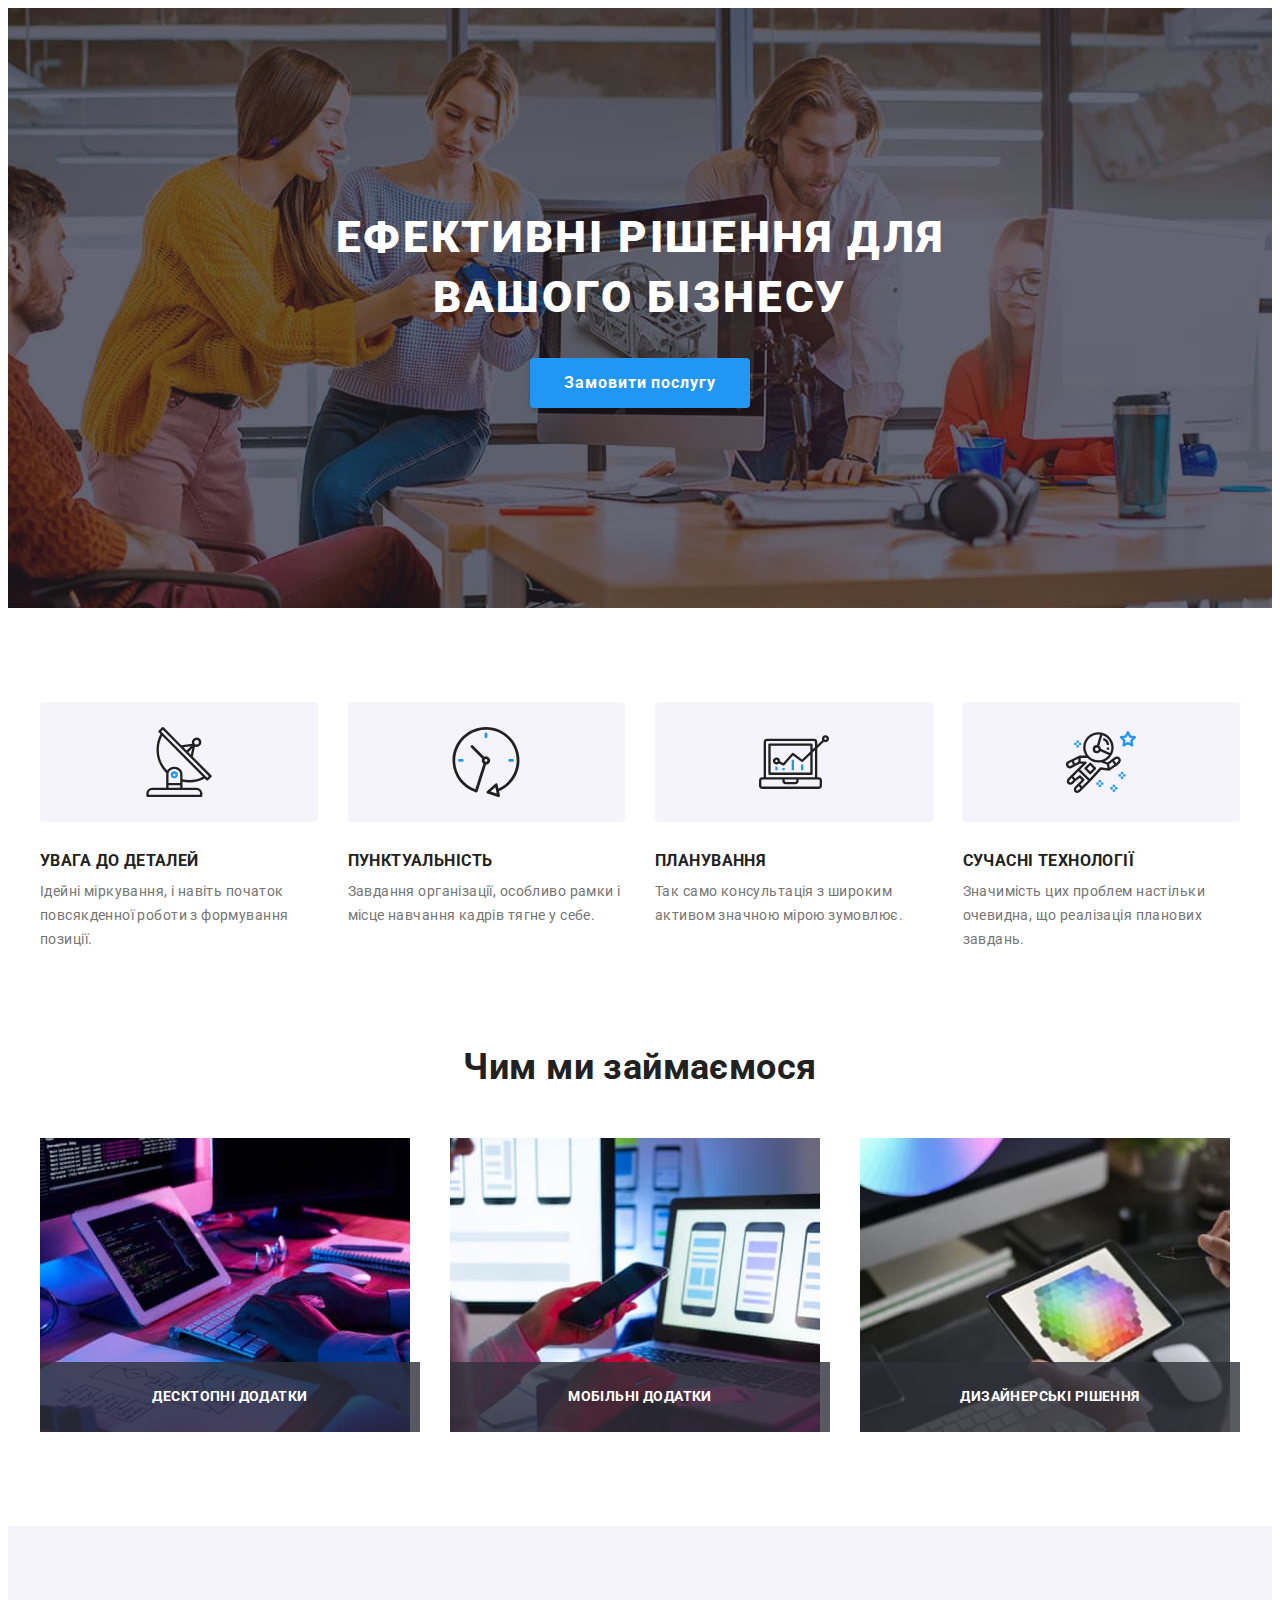
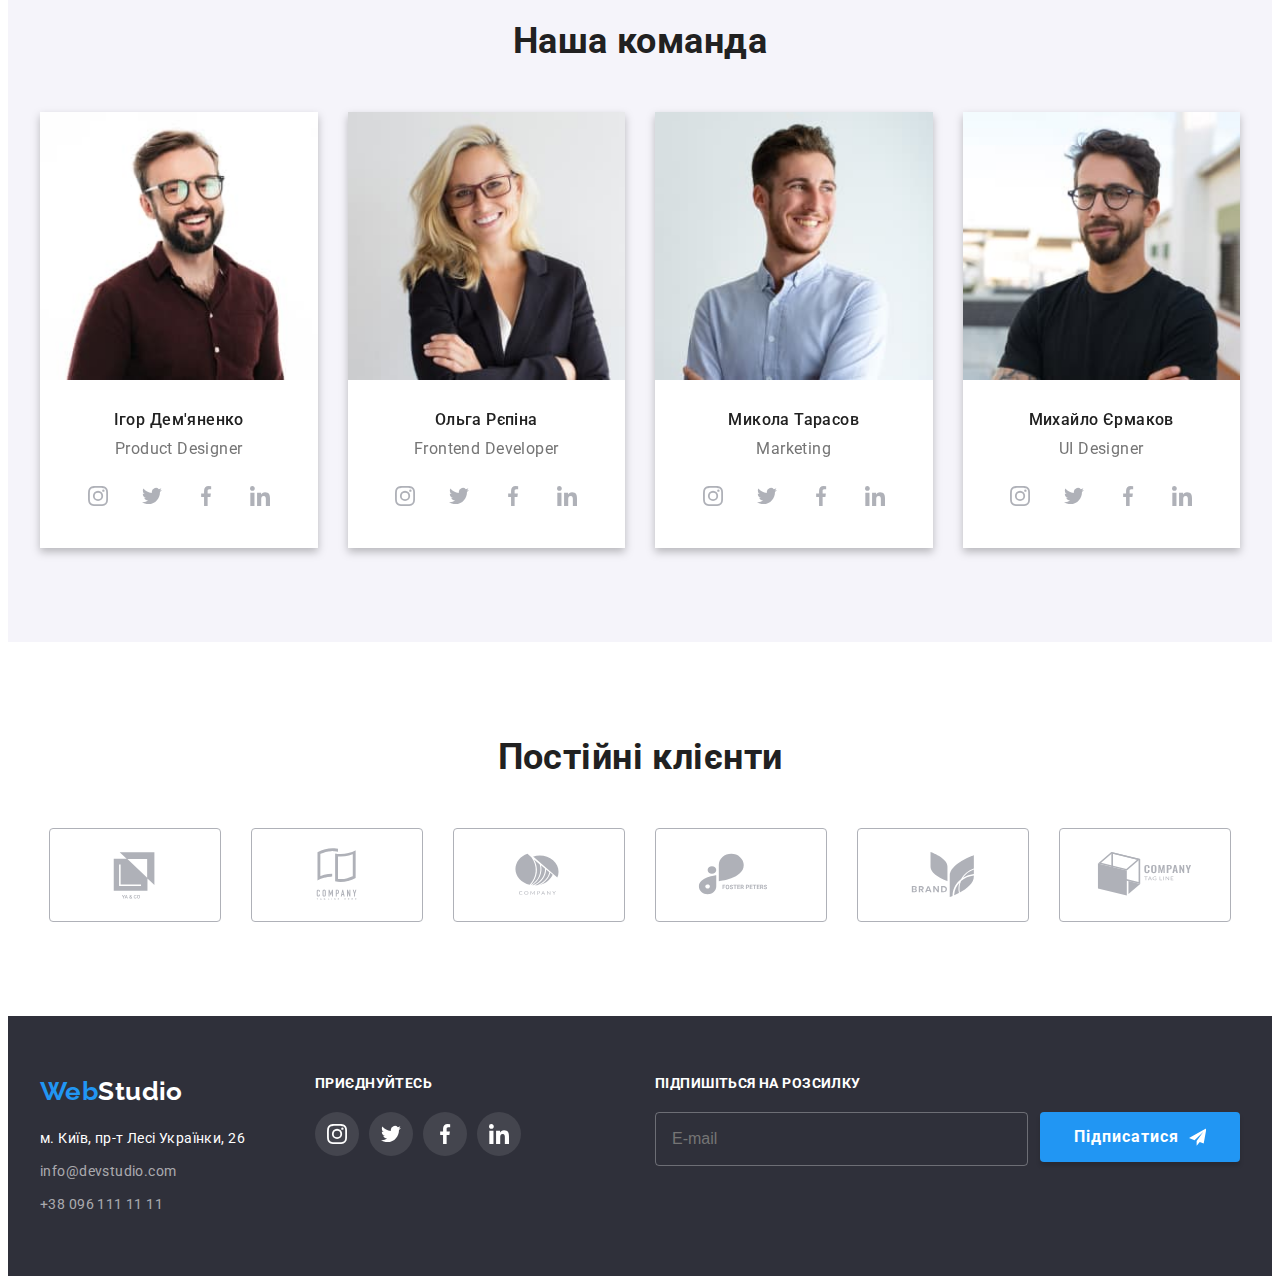
==== commit aec74a3f: "added images" ====
--- a/index.html
+++ b/index.html
@@ -64,14 +64,14 @@
     </header> -->
 
     <main>
-      <!-- <section class="hero">
+      <section class="hero">
         <div class="container">
           <h1 class="hero__title">Ефективні рішення для вашого бізнесу</h1>
           <button type="button" class="hero__btn pointer btn" data-modal-open>
             Замовити послугу
           </button>
         </div>
-      </section> -->
+      </section>
 
       <section class="features section">
         <div class="container">
@@ -130,15 +130,30 @@
           <h2 class="business__title">Чим ми займаємося</h2>
           <ul class="activities-list list">
             <li class="activities-list__item">
-              <img src="./images/comp1.jpg" alt="комп'ютер" width="370" />
+              <img
+                srcset="./images/comp1-desktop-1x.jpg 1x, ./images/comp1-desktop-2x.jpg 2x"
+                src="./images/comp1-desktop-1x.jpg"
+                alt="комп'ютер"
+                width="370"
+              />
               <p class="activities-list__text">Десктопні додатки</p>
             </li>
             <li class="activities-list__item">
-              <img src="./images/comp2.jpg" alt="комп'ютер та мобильній" width="370" />
+              <img
+                srcset="./images/comp2-desktop-1x.jpg 1x, ./images/comp2-desktop-2x.jpg 2x"
+                src="./images/comp2-desktop-1x.jpg"
+                alt="комп'ютер та мобильній"
+                width="370"
+              />
               <p class="activities-list__text">Мобільні додатки</p>
             </li>
             <li class="activities-list__item">
-              <img src="./images/comp3.jpg" alt="комп'ютер та планшет" width="370" />
+              <img
+                srcset="./images/comp3-desktop-1x.jpg 1x, ./images/comp3-desktop-2x.jpg 2x"
+                src="./images/comp3-desktop-1x.jpg"
+                alt="комп'ютер та планшет"
+                width="370"
+              />
               <p class="activities-list__text">Дизайнерські рішення</p>
             </li>
           </ul>
@@ -150,7 +165,21 @@
           <h2 class="team__title">Наша команда</h2>
           <ul class="team-list list">
             <li class="team-list__item">
-              <img src="./images/team1.jpg" alt="Ігор Дем'яненко" width="270" />
+              <picture>
+                <source
+                  srcset="./images/team1-desktop-1x.jpg 1x, ./images/team1-desktop-2x.jpg 2x"
+                  media="(min-width:1200px)"
+                />
+                <source
+                  srcset="./images/team1-tablet-1x.jpg 1x, ./images/team1-tablet-2x.jpg 2x"
+                  media="(min-width:768px)"
+                />
+                <source
+                  srcset="./images/team1-mobile-1x.jpg 1x, ./images/team1-mobile-2x.jpg 2x"
+                  media="(max-width:767px)"
+                />
+                <img src="./images/team1-mobile-1x.jpg" alt="Ігор Дем'яненко" width="450" />
+              </picture>
               <div class="team-list__wrap">
                 <h3 class="team-list__subtitle">Ігор Дем'яненко</h3>
                 <p class="team-list__text">Product Designer</p>
@@ -188,7 +217,21 @@
             </li>
 
             <li class="team-list__item">
-              <img src="./images/team2.jpg" alt="Ольга Рєпіна" width="270" />
+              <picture>
+                <source
+                  srcset="./images/team2-desktop-1x.jpg 1x, ./images/team2-desktop-2x.jpg 2x"
+                  media="(min-width:1200px)"
+                />
+                <source
+                  srcset="./images/team2-tablet-1x.jpg 1x, ./images/team2-tablet-2x.jpg 2x"
+                  media="(min-width:768px)"
+                />
+                <source
+                  srcset="./images/team2-mobile-1x.jpg 1x, ./images/team2-mobile-2x.jpg 2x"
+                  media="(max-width:767px)"
+                />
+                <img src="./images/team2-mobile-1x.jpg" alt="Ольга Рєпіна" width="450" />
+              </picture>
               <div class="team-list__wrap">
                 <h3 class="team-list__subtitle">Ольга Рєпіна</h3>
                 <p class="team-list__text">Frontend Developer</p>
@@ -226,7 +269,21 @@
             </li>
 
             <li class="team-list__item">
-              <img src="./images/team3.jpg" alt="Микола Тарасов" width="270" />
+              <picture>
+                <source
+                  srcset="./images/team3-desktop-1x.jpg 1x, ./images/team3-desktop-2x.jpg 2x"
+                  media="(min-width:1200px)"
+                />
+                <source
+                  srcset="./images/team3-tablet-1x.jpg 1x, ./images/team3-tablet-2x.jpg 2x"
+                  media="(min-width:768px)"
+                />
+                <source
+                  srcset="./images/team3-mobile-1x.jpg 1x, ./images/team3-mobile-2x.jpg 2x"
+                  media="(max-width:767px)"
+                />
+                <img src="./images/team3-mobile-1x.jpg" alt="Микола Тарасов" width="450" />
+              </picture>
               <div class="team-list__wrap">
                 <h3 class="team-list__subtitle">Микола Тарасов</h3>
                 <p class="team-list__text">Marketing</p>
@@ -264,7 +321,21 @@
             </li>
 
             <li class="team-list__item">
-              <img src="./images/team4.jpg" alt="Михаїл Єрмаков" width="270" />
+              <picture>
+                <source
+                  srcset="./images/team4-desktop-1x.jpg 1x, ./images/team4-desktop-2x.jpg 2x"
+                  media="(min-width:1200px)"
+                />
+                <source
+                  srcset="./images/team4-tablet-1x.jpg 1x, ./images/team4-tablet-2x.jpg 2x"
+                  media="(min-width:768px)"
+                />
+                <source
+                  srcset="./images/team4-mobile-1x.jpg 1x, ./images/team4-mobile-2x.jpg 2x"
+                  media="(max-width:767px)"
+                />
+                <img src="./images/team4-mobile-1x.jpg" alt="Михаїл Єрмаков" width="450" />
+              </picture>
               <div class="team-list__wrap">
                 <h3 class="team-list__subtitle">Михайло Єрмаков</h3>
                 <p class="team-list__text">UI Designer</p>
--- a/css/main.min.css
+++ b/css/main.min.css
@@ -1 +1 @@
-:root{--main-title-color: #212121;--second-title-color: #ffffff;--main-text-color: #757575;--second-text-color: #ffffff;--accent-color: #2196f3;--link-accent-color: #7d7d7d;--icon-accent-color: #ffffff;--btn-accent-color: #188ce8;--btn-bg-color: #2196f3;--btn-text-color: #ffffff;--secondbtn-text-color: #212121;--main-bg-color: #ffffff;--second-bg-color: #2f303a;--third-bg-color: #f5f4fa;--main-logo-color: #2196f3;--second-logo-color: #000000;--third-logo-color: #ffffff;--main-link-color: #212121;--main-contact-color: #757575;--main-adress-color: #ffffff;--main-border-color: #ececec;--second-border-color: #eeeeee;--main-icon-color: #afb1b8;--second-icon-color: #ffffff;--duration: 250ms;--cubic: cubic-bezier(0.4, 0, 0.2, 1)}.visually-hidden{position:absolute;white-space:nowrap;width:1px;height:1px;overflow:hidden;border:0;padding:0;clip:rect(0 0 0 0);-webkit-clip-path:inset(50%);clip-path:inset(50%);margin:-1px}p,h1,h2,h3,h4,h5,h6{margin:0}ul{margin:0;padding-left:0}address{font-style:normal}body{font-family:"Roboto",sans-serif;font-size:14px;letter-spacing:.03em;color:var(--main-text-color);background-color:var(--main-bg-color)}.list{list-style:none}.link{text-decoration:none;transition:color var(--duration) var(--cubic)}.pointer{cursor:pointer}img{display:block;width:100%;max-width:100%;height:auto}.section{padding-top:60px;padding-bottom:60px}@media screen and (min-width: 1200px){.section{padding-top:94px;padding-bottom:94px}}.navigation__item .link.current,.navigation__link:hover,.contact__link:hover,.navigation__link:focus,.contact__link:focus,.footer-adr:hover,.footer-contact:hover,.footer-adr:focus,.footer-contact:focus{color:var(--accent-color)}.container{width:100%;padding-left:15px;padding-right:15px;margin:0 auto}@media screen and (min-width: 480px){.container{width:480px}}@media screen and (min-width: 768px){.container{width:768px}}@media screen and (min-width: 1200px){.container{width:1200px}}.backdrop{position:fixed;top:0;width:100%;height:100%;background-color:rgba(0,0,0,.2);transition:opacity var(--duration) var(--cubic),visibility var(--duration) var(--cubic)}.modal{position:absolute;padding:40px;width:528px;min-height:581px;background-color:var(--main-bg-color);box-shadow:0px 1px 3px rgba(0,0,0,.12),0px 1px 1px rgba(0,0,0,.14),0px 2px 1px rgba(0,0,0,.2);border-radius:4px;top:50%;left:50%;transform:translate(-50%, -50%) scale(1);transition:transform var(--duration) var(--cubic)}.backdrop.is-hidden .modal{transform:translate(-50%, -50%) scale(0)}.close-btn{position:absolute;top:8px;right:8px;width:30px;height:30px;border:1px solid rgba(0,0,0,.1);background:inherit;border-radius:50%;fill:currentColor;transition:color var(--duration) var(--cubic)}.close-btn:hover,.close-btn:focus{fill:var(--accent-color)}.modal-title{margin-bottom:15px;text-align:center;font-weight:700;font-size:20px;line-height:1.15;text-align:center;letter-spacing:.03em;color:var(--main-title-color)}.input-field{margin-bottom:10px}.modal-form>.comment{margin-bottom:18px}.lable-input{display:block;margin-bottom:4px;font-weight:400;font-size:12px;line-height:1.17;letter-spacing:.01em;color:var(--main-text-color)}.form-input{padding-left:42px;width:100%;height:40px;border:1px solid rgba(33,33,33,.2);border-radius:4px;font-weight:400;font-size:12px;line-height:1.17;letter-spacing:.01em;color:rgba(117,117,117,.5)}.form-input:focus{outline-color:var(--btn-accent-color)}.form-input::-moz-placeholder{color:rgba(117,117,117,.5)}.form-input:-ms-input-placeholder{color:rgba(117,117,117,.5)}.form-input::placeholder{color:rgba(117,117,117,.5)}.input-wrap{position:relative}.input-icon{position:absolute;left:12px;top:50%;transform:translateY(-50%)}.form-input:focus+.input-icon{fill:var(--accent-color)}.form-comment{padding:12px 16px;width:100%;height:118px;border:1px solid rgba(33,33,33,.2);border-radius:4px;resize:none;font-weight:400;font-size:12px;line-height:1.17;letter-spacing:.01em;color:rgba(117,117,117,.5)}.form-comment:focus{outline-color:var(--btn-accent-color)}.form-comment::-moz-placeholder{color:rgba(117,117,117,.5)}.form-comment:-ms-input-placeholder{color:rgba(117,117,117,.5)}.form-comment::placeholder{color:rgba(117,117,117,.5)}.check-lable{display:block;padding-left:35px;font-weight:400;font-size:14px;line-height:1.71;letter-spacing:.03em;color:var(--main-text-color);position:relative;margin-bottom:30px}.check-box{display:inline-block;width:16px;height:15px;border:2px solid var(--main-link-color);border-radius:2px;position:absolute;top:50%;left:13px;transform:translateY(-50%);cursor:pointer;transition:background-color var(--duration) var(--cubic)}.input-check:focus+.check-box{border-color:var(--accent-color)}.input-check:focus+.check-box,.check-box:hover{border-color:var(--accent-color)}.input-check:checked+.check-box{background-color:var(--accent-color);border:none}.check-icon{position:absolute;left:50%;top:50%;transform:translate(-50%, -50%);fill:rgba(0,0,0,0);transition:fill var(--duration) var(--cubic)}.input-check:checked+.check-box .check-icon{fill:#fff}.input-check{position:absolute;white-space:nowrap;width:1px;height:1px;overflow:hidden;border:0;padding:0;clip:rect(0 0 0 0);-webkit-clip-path:inset(50%);clip-path:inset(50%);margin:-1px}.check-link{-webkit-text-decoration-line:underline;text-decoration-line:underline;color:var(--accent-color)}.secondary-btn{display:flex;align-items:center;justify-content:center;margin:0 auto;margin-top:30px;min-width:200px}.is-hidden{opacity:0;visibility:hidden;pointer-events:none}.btn{font-family:inherit;font-style:normal;font-weight:700;font-size:16px;line-height:1.88;letter-spacing:.06em;color:var(--btn-text-color);background:var(--btn-bg-color);height:50px;box-shadow:0px 4px 4px rgba(0,0,0,.15);border-radius:4px;border-color:rgba(0,0,0,0);padding:10px 32px;transition:background-color var(--duration) var(--cubic)}.btn:hover,.btn:focus{background-color:var(--btn-accent-color)}.header{padding-top:24px;padding-bottom:25px;border-bottom:1px solid var(--main-border-color)}.header__container{display:flex;align-items:center}.navigation{display:flex;align-items:center}.navigation__list,.contact__item,.header__contact{display:flex;margin-left:auto;-moz-column-gap:50px;column-gap:50px}.logo,.logo__black{font-family:"Raleway",sans-serif;font-style:normal;font-weight:700;font-size:26px;line-height:1.19}.navigation__logo{color:var(--main-logo-color);margin-right:93px}.logo__black{color:var(--second-logo-color)}.navigation__link{font-weight:500;line-height:1.14;letter-spacing:.02em;color:var(--main-link-color)}.contact__link{display:flex;font-weight:500;line-height:1.14;letter-spacing:.02em;color:var(--main-contact-color);align-items:center}.current{color:var(--accent-color);position:relative}.current::after{content:"";position:absolute;left:50%;bottom:-38px;transform:translate(-50%, -100%);width:calc(100% + 3px);height:4px;background:var(--accent-color);border-radius:2px;pointer-events:none}.contact__icon{margin-right:10px;fill:#757575}.contact__link:hover .contact__icon,.contact__link:focus .contact__icon{fill:var(--accent-color)}.hero{background-color:var(--second-bg-color);background-image:linear-gradient(rgba(47, 48, 58, 0.4), rgba(47, 48, 58, 0.4)),url(../images/header.jpg);background-repeat:no-repeat;background-position:center;background-size:cover;max-width:1600px;margin:0 auto;padding-top:200px;padding-bottom:200px}.hero__title{font-weight:900;font-size:44px;line-height:1.36;text-align:center;letter-spacing:.06em;text-transform:uppercase;color:var(--second-title-color);max-width:696px;margin:0 auto}.hero__btn{display:flex;align-items:center;text-align:center;margin:0 auto;margin-top:30px;min-width:216px}.features-list{display:flex;flex-wrap:wrap;gap:30px}.features-list__item{width:100%}@media screen and (min-width: 768px){.features-list__item{width:calc((100% - 30px)/2)}}@media screen and (min-width: 1200px){.features-list__item{width:calc((100% - 90px)/4)}}.features-list__image{display:flex;justify-content:center;align-items:center;border-radius:4px;width:100%;height:120px;background:#f5f4fa;border-radius:4px;margin-bottom:30px}.features-list__title{display:flex;justify-content:center;font-weight:700;line-height:1.14;text-transform:uppercase;color:var(--main-title-color)}@media screen and (min-width: 768px){.features-list__title{justify-content:left}}.features-list__text{line-height:2;margin-top:10px}@media screen and (min-width: 1200px){.features-list__text{line-height:1.71}}.business{padding-bottom:94px}@media screen and (max-width: 1199px){.business{display:none}}.business__title{font-size:36px;line-height:1.17;text-align:center;color:var(--main-title-color)}.activities-list{margin-top:50px;display:flex;gap:30px}.activities-list__item{width:calc((100% - 60px)/3);position:relative}.activities-list__text{position:absolute;left:0;bottom:0;width:100%;height:70px;display:flex;justify-content:center;align-items:center;background-color:rgba(47,48,58,.8);font-weight:700;font-size:14px;line-height:1.14;text-align:center;letter-spacing:.03em;text-transform:uppercase;color:var(--second-text-color)}.team{background-color:var(--third-bg-color)}.team__title{font-size:36px;line-height:1.17;text-align:center;color:var(--main-title-color)}.team-list{display:flex;flex-wrap:wrap;margin-top:50px;gap:30px}.team-list__item{width:100%;background-color:var(--main-bg-color);filter:drop-shadow(0px 4px 4px rgba(0, 0, 0, 0.25))}@media screen and (min-width: 768px){.team-list__item{width:calc((100% - 30px)/2)}}@media screen and (min-width: 1200px){.team-list__item{width:calc((100% - 90px)/4)}}.team-list__wrap{padding:30px 5px}.team-list__subtitle{font-weight:500;font-size:16px;line-height:1.19;text-align:center;color:var(--main-title-color)}.team-list__text{font-size:16px;line-height:1.19;text-align:center;margin-top:10px}.social-list{display:flex;justify-content:center;gap:10px;margin-top:16px}.social-list__link{width:44px;height:44px;border-radius:50%;display:flex;align-items:center;justify-content:center;transition:background-color var(--duration) var(--cubic)}.social-list__link:hover,.social-list__link:focus{background-color:var(--accent-color)}.social-list__icon{fill:var(--main-icon-color);transition:fill var(--duration) var(--cubic)}.social-list__link:hover .social-list__icon,.social-list__link:focus .social-list__icon{fill:var(--icon-accent-color)}.clients-title{font-size:28px;line-height:1.17;text-align:center;color:var(--main-title-color)}@media screen and (min-width: 1200px){.clients-title{font-size:36px}}.clients-img{display:flex;flex-wrap:wrap;margin-top:30px;justify-content:center;gap:30px}@media screen and (min-width: 1200px){.clients-img{margin-top:50px}}.clients-img-item{display:flex;align-items:center;justify-content:center;border:1px solid #afb1b8;border-radius:4px;height:92px;transition:border-color var(--duration) var(--cubic)}@media screen and (max-width: 767px){.clients-img-item{width:calc((100% - 30px)/2)}}@media screen and (min-width: 768px){.clients-img-item{width:calc((100% - 60px)/3)}}@media screen and (min-width: 1200px){.clients-img-item{width:170px}}.clients-img-item:hover,.clients-img-item:focus{border-color:var(--accent-color)}.clients-img-link{display:flex;width:100%;height:100%;justify-content:center;align-items:center}.clients-img-icon{fill:var(--main-icon-color);transition:fill var(--duration) var(--cubic)}.clients-img-link:hover .clients-img-icon,.clients-img-link:focus .clients-img-icon{fill:var(--accent-color)}.footer-adr:hover,.footer-contact:hover,.footer-adr:focus,.footer-contact:focus{color:var(--accent-color)}.footer{background-color:var(--second-bg-color);padding-top:60px;padding-bottom:60px}@media screen and (max-width: 1199px){.footer-contacts,.footer-list,.footer-join,.footer-signup,.footer-form{display:flex;flex-direction:column;align-items:center}}.footer-logo,.footer-logo-white{font-family:"Raleway",sans-serif;font-style:normal;font-weight:700;font-size:26px;line-height:1.19}.footer-logo{color:var(--main-logo-color)}.footer-logo-white{color:var(--third-logo-color)}.footer-address{margin-top:20px}@media screen and (max-width: 1199px){.footer-item:not(:first-child){margin-top:8px}}@media screen and (min-width: 1200px){.footer-item:not(:first-child){margin-top:9px}}.footer-adr,.footer-contact{font-style:normal;font-weight:400;line-height:1.71}.footer-adr{color:var(--main-adress-color)}.footer-contact{color:rgba(255,255,255,.6)}@media screen and (max-width: 767px){.footer .container{display:flex;flex-direction:column;align-items:center}}@media screen and (min-width: 1200px){.footer .container{display:flex}}@media screen and (min-width: 768px){.footer-tablet{display:flex;justify-content:center;gap:165px}}@media screen and (min-width: 1200px){.footer-tablet{display:flex;justify-content:center;gap:70px}}@media screen and (max-width: 767px){.footer-join{margin-top:60px}}.footer-action{font-weight:700;font-size:14px;line-height:1.14;letter-spacing:.03em;text-transform:uppercase;margin-bottom:20px;color:var(--second-text-color)}.footer-soc{display:flex;gap:10px}@media screen and (min-width: 1200px){.footer-soc{justify-content:center}}.footer-soc-link{width:44px;height:44px;border-radius:50%;display:flex;align-items:center;justify-content:center;background:rgba(255,255,255,.1);transition:background-color var(--duration) var(--cubic)}.footer-soc-link:hover,.footer-soc-link:focus{background-color:var(--accent-color)}.footer-soc-icon{fill:var(--second-icon-color);transition:fill var(--duration) var(--cubic)}.footer-soc-link:hover .footer-soc-icon,.footer-soc-link:focus .footer-soc-icon{fill:var(--icon-accent-color)}.footer-text{font-size:14px;font-weight:700;line-height:1.14;text-transform:uppercase;color:var(--btn-text-color);margin-bottom:20px}@media screen and (max-width: 1199px){.footer-signup{margin-top:60px}}@media screen and (min-width: 1200px){.footer-signup{width:calc(50% - 15px);margin-left:auto}}.footer-input{height:50px;border:1px solid rgba(255,255,255,.3);border-radius:4px;background-color:inherit;font-size:16px;line-height:1.25;color:rgba(255,255,255,.6);padding-left:16px;outline:none;transition:border-color var(--duration) var(--cubic),box-shadow var(--duration) var(--cubic);cursor:pointer}@media screen and (max-width: 1199px){.footer-input{width:450px;margin-bottom:20px}}@media screen and (max-width: 449px){.footer-input{width:320px}}@media screen and (min-width: 1200px){.footer-input{width:100%}}.footer-input:hover{border-color:var(--accent-color)}.footer-input:focus{border-color:#f5f5f5;box-shadow:0px 0px 0px 1px #f5f5f5}@media screen and (min-width: 1200px){.footer-form{display:flex;gap:12px}}.footer-form>.primary-btn{gap:10px}.third-btn{display:flex;align-items:center;justify-content:center;gap:10px;margin:0 auto;width:200px}.send-icon{fill:var(--second-icon-color)}.filter-list{display:flex;flex-wrap:wrap;gap:8px}@media screen and (min-width: 768px){.filter-list{justify-content:center}}@media screen and (max-width: 767px){.filter-list{max-width:326px}}.filter-btn{font-family:"Roboto",sans-serif;font-style:normal;font-weight:500;font-size:16px;line-height:1.62;text-align:center;background-color:var(--third-bg-color);border-color:rgba(0,0,0,0);border-radius:4px;color:var(--secondbtn-text-color);padding:6px 22px;transition:background-color var(--duration) var(--cubic),color var(--duration) var(--cubic),box-shadow var(--duration) var(--cubic)}.filter-btn:hover,.filter-btn:focus{background-color:var(--accent-color);color:var(--btn-text-color);box-shadow:0px 3px 1px rgba(0,0,0,.1),0px 1px 2px rgba(0,0,0,.08),0px 2px 2px rgba(0,0,0,.12)}.filter-cards{display:flex;flex-wrap:wrap;gap:30px}@media screen and (max-width: 767px){.filter-cards{margin-top:40px}}@media screen and (min-width: 768px){.filter-cards{margin-top:14px}}@media screen and (min-width: 1200px){.filter-cards{margin-top:34px}}.filter-item{background-color:var(--main-bg-color);width:100%}@media screen and (min-width: 768px){.filter-item{width:calc((100% - 30px)/2)}}@media screen and (min-width: 1200px){.filter-item{width:calc((100% - 60px)/3)}}.filter-link{display:block}.filter-link:hover,.filter-link:focus{box-shadow:0px 1px 1px rgba(0,0,0,.12),0px 4px 4px rgba(0,0,0,.06),1px 4px 6px rgba(0,0,0,.16)}.filter-thumb{position:relative;overflow:hidden}.filter-overlay{position:absolute;left:0;top:0;padding:63px 24px;width:100%;height:100%;transform:translateY(100%);transition:var(--duration) var(--cubic);font-weight:400;font-size:18px;line-height:1.56;letter-spacing:.03em;color:var(--second-text-color);background:rgba(33,150,243,.9)}.filter-link:hover .filter-overlay,.filter-link:focus .filter-overlay{transform:translateY(0)}.filter-wrap{padding:20px 24px;border-right:1px solid var(--second-border-color);border-bottom:1px solid var(--second-border-color);border-left:1px solid var(--second-border-color)}.filter-title{font-size:18px;line-height:2;letter-spacing:.06em;color:var(--main-title-color)}.filter-title:hover,.filter-title:focus{color:var(--link-accent-color)}.filter-text{font-size:16px;line-height:1.88;color:var(--main-text-color);margin-top:4px}/*# sourceMappingURL=main.min.css.map */+:root{--main-title-color: #212121;--second-title-color: #ffffff;--main-text-color: #757575;--second-text-color: #ffffff;--accent-color: #2196f3;--link-accent-color: #7d7d7d;--icon-accent-color: #ffffff;--btn-accent-color: #188ce8;--btn-bg-color: #2196f3;--btn-text-color: #ffffff;--secondbtn-text-color: #212121;--main-bg-color: #ffffff;--second-bg-color: #2f303a;--third-bg-color: #f5f4fa;--main-logo-color: #2196f3;--second-logo-color: #000000;--third-logo-color: #ffffff;--main-link-color: #212121;--main-contact-color: #757575;--main-adress-color: #ffffff;--main-border-color: #ececec;--second-border-color: #eeeeee;--main-icon-color: #afb1b8;--second-icon-color: #ffffff;--duration: 250ms;--cubic: cubic-bezier(0.4, 0, 0.2, 1);--bg-gradient: linear-gradient(rgba(47, 48, 58, 0.4), rgba(47, 48, 58, 0.4))}.visually-hidden{position:absolute;white-space:nowrap;width:1px;height:1px;overflow:hidden;border:0;padding:0;clip:rect(0 0 0 0);-webkit-clip-path:inset(50%);clip-path:inset(50%);margin:-1px}p,h1,h2,h3,h4,h5,h6{margin:0}ul{margin:0;padding-left:0}address{font-style:normal}body{font-family:"Roboto",sans-serif;font-size:14px;letter-spacing:.03em;color:var(--main-text-color);background-color:var(--main-bg-color)}.list{list-style:none}.link{text-decoration:none;transition:color var(--duration) var(--cubic)}.pointer{cursor:pointer}img{display:block;max-width:100%;height:auto}.section{padding-top:60px;padding-bottom:60px}@media screen and (min-width: 1200px){.section{padding-top:94px;padding-bottom:94px}}.navigation__item .link.current,.navigation__link:hover,.contact__link:hover,.navigation__link:focus,.contact__link:focus,.footer-adr:hover,.footer-contact:hover,.footer-adr:focus,.footer-contact:focus{color:var(--accent-color)}.container{width:100%;padding-left:15px;padding-right:15px;margin:0 auto}@media screen and (min-width: 480px){.container{width:480px}}@media screen and (min-width: 768px){.container{width:768px}}@media screen and (min-width: 1200px){.container{width:1200px}}.backdrop{position:fixed;top:0;width:100%;height:100%;background-color:rgba(0,0,0,.2);transition:opacity var(--duration) var(--cubic),visibility var(--duration) var(--cubic)}.modal{position:absolute;padding:40px;width:528px;min-height:581px;background-color:var(--main-bg-color);box-shadow:0px 1px 3px rgba(0,0,0,.12),0px 1px 1px rgba(0,0,0,.14),0px 2px 1px rgba(0,0,0,.2);border-radius:4px;top:50%;left:50%;transform:translate(-50%, -50%) scale(1);transition:transform var(--duration) var(--cubic)}.backdrop.is-hidden .modal{transform:translate(-50%, -50%) scale(0)}.close-btn{position:absolute;top:8px;right:8px;width:30px;height:30px;border:1px solid rgba(0,0,0,.1);background:inherit;border-radius:50%;fill:currentColor;transition:color var(--duration) var(--cubic)}.close-btn:hover,.close-btn:focus{fill:var(--accent-color)}.modal-title{margin-bottom:15px;text-align:center;font-weight:700;font-size:20px;line-height:1.15;text-align:center;letter-spacing:.03em;color:var(--main-title-color)}.input-field{margin-bottom:10px}.modal-form>.comment{margin-bottom:18px}.lable-input{display:block;margin-bottom:4px;font-weight:400;font-size:12px;line-height:1.17;letter-spacing:.01em;color:var(--main-text-color)}.form-input{padding-left:42px;width:100%;height:40px;border:1px solid rgba(33,33,33,.2);border-radius:4px;font-weight:400;font-size:12px;line-height:1.17;letter-spacing:.01em;color:rgba(117,117,117,.5)}.form-input:focus{outline-color:var(--btn-accent-color)}.form-input::-moz-placeholder{color:rgba(117,117,117,.5)}.form-input:-ms-input-placeholder{color:rgba(117,117,117,.5)}.form-input::placeholder{color:rgba(117,117,117,.5)}.input-wrap{position:relative}.input-icon{position:absolute;left:12px;top:50%;transform:translateY(-50%)}.form-input:focus+.input-icon{fill:var(--accent-color)}.form-comment{padding:12px 16px;width:100%;height:118px;border:1px solid rgba(33,33,33,.2);border-radius:4px;resize:none;font-weight:400;font-size:12px;line-height:1.17;letter-spacing:.01em;color:rgba(117,117,117,.5)}.form-comment:focus{outline-color:var(--btn-accent-color)}.form-comment::-moz-placeholder{color:rgba(117,117,117,.5)}.form-comment:-ms-input-placeholder{color:rgba(117,117,117,.5)}.form-comment::placeholder{color:rgba(117,117,117,.5)}.check-lable{display:block;padding-left:35px;font-weight:400;font-size:14px;line-height:1.71;letter-spacing:.03em;color:var(--main-text-color);position:relative;margin-bottom:30px}.check-box{display:inline-block;width:16px;height:15px;border:2px solid var(--main-link-color);border-radius:2px;position:absolute;top:50%;left:13px;transform:translateY(-50%);cursor:pointer;transition:background-color var(--duration) var(--cubic)}.input-check:focus+.check-box{border-color:var(--accent-color)}.input-check:focus+.check-box,.check-box:hover{border-color:var(--accent-color)}.input-check:checked+.check-box{background-color:var(--accent-color);border:none}.check-icon{position:absolute;left:50%;top:50%;transform:translate(-50%, -50%);fill:rgba(0,0,0,0);transition:fill var(--duration) var(--cubic)}.input-check:checked+.check-box .check-icon{fill:#fff}.input-check{position:absolute;white-space:nowrap;width:1px;height:1px;overflow:hidden;border:0;padding:0;clip:rect(0 0 0 0);-webkit-clip-path:inset(50%);clip-path:inset(50%);margin:-1px}.check-link{-webkit-text-decoration-line:underline;text-decoration-line:underline;color:var(--accent-color)}.secondary-btn{display:flex;align-items:center;justify-content:center;margin:0 auto;margin-top:30px;min-width:200px}.is-hidden{opacity:0;visibility:hidden;pointer-events:none}.btn{font-family:inherit;font-style:normal;font-weight:700;font-size:16px;line-height:1.88;letter-spacing:.06em;color:var(--btn-text-color);background:var(--btn-bg-color);height:50px;box-shadow:0px 4px 4px rgba(0,0,0,.15);border-radius:4px;border-color:rgba(0,0,0,0);padding:10px 32px;transition:background-color var(--duration) var(--cubic)}.btn:hover,.btn:focus{background-color:var(--btn-accent-color)}.header{padding-top:24px;padding-bottom:25px;border-bottom:1px solid var(--main-border-color)}.header__container{display:flex;align-items:center}.navigation{display:flex;align-items:center}.navigation__list,.contact__item,.header__contact{display:flex;margin-left:auto;-moz-column-gap:50px;column-gap:50px}.logo,.logo__black{font-family:"Raleway",sans-serif;font-style:normal;font-weight:700;font-size:26px;line-height:1.19}.navigation__logo{color:var(--main-logo-color);margin-right:93px}.logo__black{color:var(--second-logo-color)}.navigation__link{font-weight:500;line-height:1.14;letter-spacing:.02em;color:var(--main-link-color)}.contact__link{display:flex;font-weight:500;line-height:1.14;letter-spacing:.02em;color:var(--main-contact-color);align-items:center}.current{color:var(--accent-color);position:relative}.current::after{content:"";position:absolute;left:50%;bottom:-38px;transform:translate(-50%, -100%);width:calc(100% + 3px);height:4px;background:var(--accent-color);border-radius:2px;pointer-events:none}.contact__icon{margin-right:10px;fill:#757575}.contact__link:hover .contact__icon,.contact__link:focus .contact__icon{fill:var(--accent-color)}@media screen and (max-width: 1199px){.hero .container{padding:0}}.hero{background-color:var(--second-bg-color);background-image:var(--bg-gradient),url(../images/hero-bg-mobile-1x.jpg);background-repeat:no-repeat;background-position:center;background-size:cover;max-width:1600px;margin:0 auto;padding-top:118px;padding-bottom:118px}@media(min-device-pixel-ratio: 2),(-webkit-min-device-pixel-ratio: 2),(min-resolution: 192dpi),(min-resolution: 2dppx){.hero{background-image:var(--bg-gradient),url(../images/hero-bg-mobile-2x.jpg)}}@media screen and (min-width: 768px){.hero{background-image:var(--bg-gradient),url(../images/hero-bg-tablet-1x.jpg)}}@media screen and (min-width: 768px)and (min-device-pixel-ratio: 2),screen and (min-width: 768px)and (-webkit-min-device-pixel-ratio: 2),screen and (min-width: 768px)and (min-resolution: 192dpi),screen and (min-width: 768px)and (min-resolution: 2dppx){.hero{background-image:var(--bg-gradient),url(../images/hero-bg-tablet-2x.jpg)}}@media screen and (min-width: 1200px){.hero{background-image:var(--bg-gradient),url(../images/hero-bg-desktop-1x.jpg)}}@media screen and (min-width: 1200px)and (min-device-pixel-ratio: 2),screen and (min-width: 1200px)and (-webkit-min-device-pixel-ratio: 2),screen and (min-width: 1200px)and (min-resolution: 192dpi),screen and (min-width: 1200px)and (min-resolution: 2dppx){.hero{background-image:var(--bg-gradient),url(../images/hero-bg-desktop-2x.jpg)}}@media screen and (min-width: 1200px){.hero{padding-top:200px;padding-bottom:200px}}.hero__title{font-weight:900;font-size:22px;max-width:320px;text-align:center;letter-spacing:.06em;text-transform:uppercase;color:var(--second-title-color);margin:0 auto}@media screen and (min-width: 480px){.hero__title{font-size:26px;line-height:1.62;max-width:360px}}@media screen and (min-width: 1200px){.hero__title{font-size:44px;line-height:1.36;max-width:696px}}.hero__btn{display:flex;align-items:center;text-align:center;margin:0 auto;margin-top:30px}@media screen and (max-width: 1199px){.hero__btn{min-width:200px;padding:10px 24px}}@media screen and (min-width: 1200px){.hero__btn{min-width:216px}}.features-list{display:flex;flex-wrap:wrap;gap:30px}.features-list__item{width:100%}@media screen and (min-width: 768px){.features-list__item{width:calc((100% - 30px)/2)}}@media screen and (min-width: 1200px){.features-list__item{width:calc((100% - 90px)/4)}}.features-list__image{display:flex;justify-content:center;align-items:center;border-radius:4px;width:100%;height:120px;background:#f5f4fa;border-radius:4px;margin-bottom:30px}.features-list__title{display:flex;justify-content:center;font-weight:700;line-height:1.14;text-transform:uppercase;color:var(--main-title-color)}@media screen and (min-width: 768px){.features-list__title{justify-content:left}}.features-list__text{line-height:2;margin-top:10px}@media screen and (min-width: 1200px){.features-list__text{line-height:1.71}}.business{padding-bottom:94px}@media screen and (max-width: 1199px){.business{display:none}}.business__title{font-size:36px;line-height:1.17;text-align:center;color:var(--main-title-color)}.activities-list{margin-top:50px;display:flex;gap:30px}.activities-list__item{width:calc((100% - 60px)/3);position:relative}.activities-list__text{position:absolute;left:0;bottom:0;width:100%;height:70px;display:flex;justify-content:center;align-items:center;background-color:rgba(47,48,58,.8);font-weight:700;font-size:14px;line-height:1.14;text-align:center;letter-spacing:.03em;text-transform:uppercase;color:var(--second-text-color)}.team{background-color:var(--third-bg-color)}.team__title{font-size:36px;line-height:1.17;text-align:center;color:var(--main-title-color)}.team-list{display:flex;flex-wrap:wrap;margin-top:50px;gap:30px}.team-list__item{width:100%;background-color:var(--main-bg-color);filter:drop-shadow(0px 4px 4px rgba(0, 0, 0, 0.25))}@media screen and (min-width: 768px){.team-list__item{width:calc((100% - 30px)/2)}}@media screen and (min-width: 1200px){.team-list__item{width:calc((100% - 90px)/4)}}.team-list__wrap{padding:30px 5px}.team-list__subtitle{font-weight:500;font-size:16px;line-height:1.19;text-align:center;color:var(--main-title-color)}.team-list__text{font-size:16px;line-height:1.19;text-align:center;margin-top:10px}.social-list{display:flex;justify-content:center;gap:10px;margin-top:16px}.social-list__link{width:44px;height:44px;border-radius:50%;display:flex;align-items:center;justify-content:center;transition:background-color var(--duration) var(--cubic)}.social-list__link:hover,.social-list__link:focus{background-color:var(--accent-color)}.social-list__icon{fill:var(--main-icon-color);transition:fill var(--duration) var(--cubic)}.social-list__link:hover .social-list__icon,.social-list__link:focus .social-list__icon{fill:var(--icon-accent-color)}.clients-title{font-size:28px;line-height:1.17;text-align:center;color:var(--main-title-color)}@media screen and (min-width: 1200px){.clients-title{font-size:36px}}.clients-img{display:flex;flex-wrap:wrap;margin-top:30px;justify-content:center;gap:30px}@media screen and (min-width: 1200px){.clients-img{margin-top:50px}}.clients-img-item{display:flex;align-items:center;justify-content:center;border:1px solid #afb1b8;border-radius:4px;height:92px;transition:border-color var(--duration) var(--cubic)}@media screen and (max-width: 767px){.clients-img-item{width:calc((100% - 30px)/2)}}@media screen and (min-width: 768px){.clients-img-item{width:calc((100% - 60px)/3)}}@media screen and (min-width: 1200px){.clients-img-item{width:170px}}.clients-img-item:hover,.clients-img-item:focus{border-color:var(--accent-color)}.clients-img-link{display:flex;width:100%;height:100%;justify-content:center;align-items:center}.clients-img-icon{fill:var(--main-icon-color);transition:fill var(--duration) var(--cubic)}.clients-img-link:hover .clients-img-icon,.clients-img-link:focus .clients-img-icon{fill:var(--accent-color)}.footer-adr:hover,.footer-contact:hover,.footer-adr:focus,.footer-contact:focus{color:var(--accent-color)}.footer{background-color:var(--second-bg-color);padding-top:60px;padding-bottom:60px}@media screen and (max-width: 1199px){.footer-contacts,.footer-list,.footer-join,.footer-signup,.footer-form{display:flex;flex-direction:column;align-items:center}}.footer-logo,.footer-logo-white{font-family:"Raleway",sans-serif;font-style:normal;font-weight:700;font-size:26px;line-height:1.19}.footer-logo{color:var(--main-logo-color)}.footer-logo-white{color:var(--third-logo-color)}.footer-address{margin-top:20px}@media screen and (max-width: 1199px){.footer-item:not(:first-child){margin-top:8px}}@media screen and (min-width: 1200px){.footer-item:not(:first-child){margin-top:9px}}.footer-adr,.footer-contact{font-style:normal;font-weight:400;line-height:1.71}.footer-adr{color:var(--main-adress-color)}.footer-contact{color:rgba(255,255,255,.6)}@media screen and (max-width: 767px){.footer .container{display:flex;flex-direction:column;align-items:center}}@media screen and (min-width: 1200px){.footer .container{display:flex}}@media screen and (min-width: 768px){.footer-tablet{display:flex;justify-content:center;gap:165px}}@media screen and (min-width: 1200px){.footer-tablet{display:flex;justify-content:center;gap:70px}}@media screen and (max-width: 767px){.footer-join{margin-top:60px}}.footer-action{font-weight:700;font-size:14px;line-height:1.14;letter-spacing:.03em;text-transform:uppercase;margin-bottom:20px;color:var(--second-text-color)}.footer-soc{display:flex;gap:10px}@media screen and (min-width: 1200px){.footer-soc{justify-content:center}}.footer-soc-link{width:44px;height:44px;border-radius:50%;display:flex;align-items:center;justify-content:center;background:rgba(255,255,255,.1);transition:background-color var(--duration) var(--cubic)}.footer-soc-link:hover,.footer-soc-link:focus{background-color:var(--accent-color)}.footer-soc-icon{fill:var(--second-icon-color);transition:fill var(--duration) var(--cubic)}.footer-soc-link:hover .footer-soc-icon,.footer-soc-link:focus .footer-soc-icon{fill:var(--icon-accent-color)}.footer-text{font-size:14px;font-weight:700;line-height:1.14;text-transform:uppercase;color:var(--btn-text-color);margin-bottom:20px}@media screen and (max-width: 1199px){.footer-signup{margin-top:60px}}@media screen and (min-width: 1200px){.footer-signup{width:calc(50% - 15px);margin-left:auto}}.footer-input{height:50px;border:1px solid rgba(255,255,255,.3);border-radius:4px;background-color:inherit;font-size:16px;line-height:1.25;color:rgba(255,255,255,.6);padding-left:16px;outline:none;transition:border-color var(--duration) var(--cubic),box-shadow var(--duration) var(--cubic);cursor:pointer;width:320px}@media screen and (min-width: 480px){.footer-input{width:450px;margin-bottom:20px}}@media screen and (min-width: 1200px){.footer-input{width:100%}}.footer-input:hover{border-color:var(--accent-color)}.footer-input:focus{border-color:#f5f5f5;box-shadow:0px 0px 0px 1px #f5f5f5}@media screen and (min-width: 1200px){.footer-form{display:flex;gap:12px}}.footer-form>.primary-btn{gap:10px}.third-btn{display:flex;align-items:center;justify-content:center;gap:10px;margin:0 auto;width:200px}.send-icon{fill:var(--second-icon-color)}.filter-list{display:flex;flex-wrap:wrap;gap:8px}@media screen and (max-width: 767px){.filter-list{max-width:326px}}@media screen and (min-width: 768px){.filter-list{justify-content:center}}.filter-btn{font-family:"Roboto",sans-serif;font-style:normal;font-weight:500;font-size:16px;line-height:1.62;text-align:center;background-color:var(--third-bg-color);border-color:rgba(0,0,0,0);border-radius:4px;color:var(--secondbtn-text-color);padding:6px 22px;transition:background-color var(--duration) var(--cubic),color var(--duration) var(--cubic),box-shadow var(--duration) var(--cubic)}.filter-btn:hover,.filter-btn:focus{background-color:var(--accent-color);color:var(--btn-text-color);box-shadow:0px 3px 1px rgba(0,0,0,.1),0px 1px 2px rgba(0,0,0,.08),0px 2px 2px rgba(0,0,0,.12)}.filter-cards{display:flex;flex-wrap:wrap;gap:30px}@media screen and (max-width: 767px){.filter-cards{margin-top:40px}}@media screen and (min-width: 768px){.filter-cards{margin-top:14px}}@media screen and (min-width: 1200px){.filter-cards{margin-top:34px}}.filter-item{background-color:var(--main-bg-color);width:100%}@media screen and (min-width: 768px){.filter-item{width:calc((100% - 30px)/2)}}@media screen and (min-width: 1200px){.filter-item{width:calc((100% - 60px)/3)}}.filter-link{display:block}.filter-link:hover,.filter-link:focus{box-shadow:0px 1px 1px rgba(0,0,0,.12),0px 4px 4px rgba(0,0,0,.06),1px 4px 6px rgba(0,0,0,.16)}.filter-thumb{position:relative;overflow:hidden}.filter-overlay{position:absolute;left:0;top:0;padding:63px 24px;width:100%;height:100%;transform:translateY(100%);transition:var(--duration) var(--cubic);font-weight:400;font-size:18px;line-height:1.56;letter-spacing:.03em;color:var(--second-text-color);background:rgba(33,150,243,.9)}.filter-link:hover .filter-overlay,.filter-link:focus .filter-overlay{transform:translateY(0)}.filter-wrap{padding:20px 24px;border-right:1px solid var(--second-border-color);border-bottom:1px solid var(--second-border-color);border-left:1px solid var(--second-border-color)}.filter-title{font-size:18px;line-height:2;letter-spacing:.06em;color:var(--main-title-color)}.filter-title:hover,.filter-title:focus{color:var(--link-accent-color)}.filter-text{font-size:16px;line-height:1.88;color:var(--main-text-color);margin-top:4px}/*# sourceMappingURL=main.min.css.map */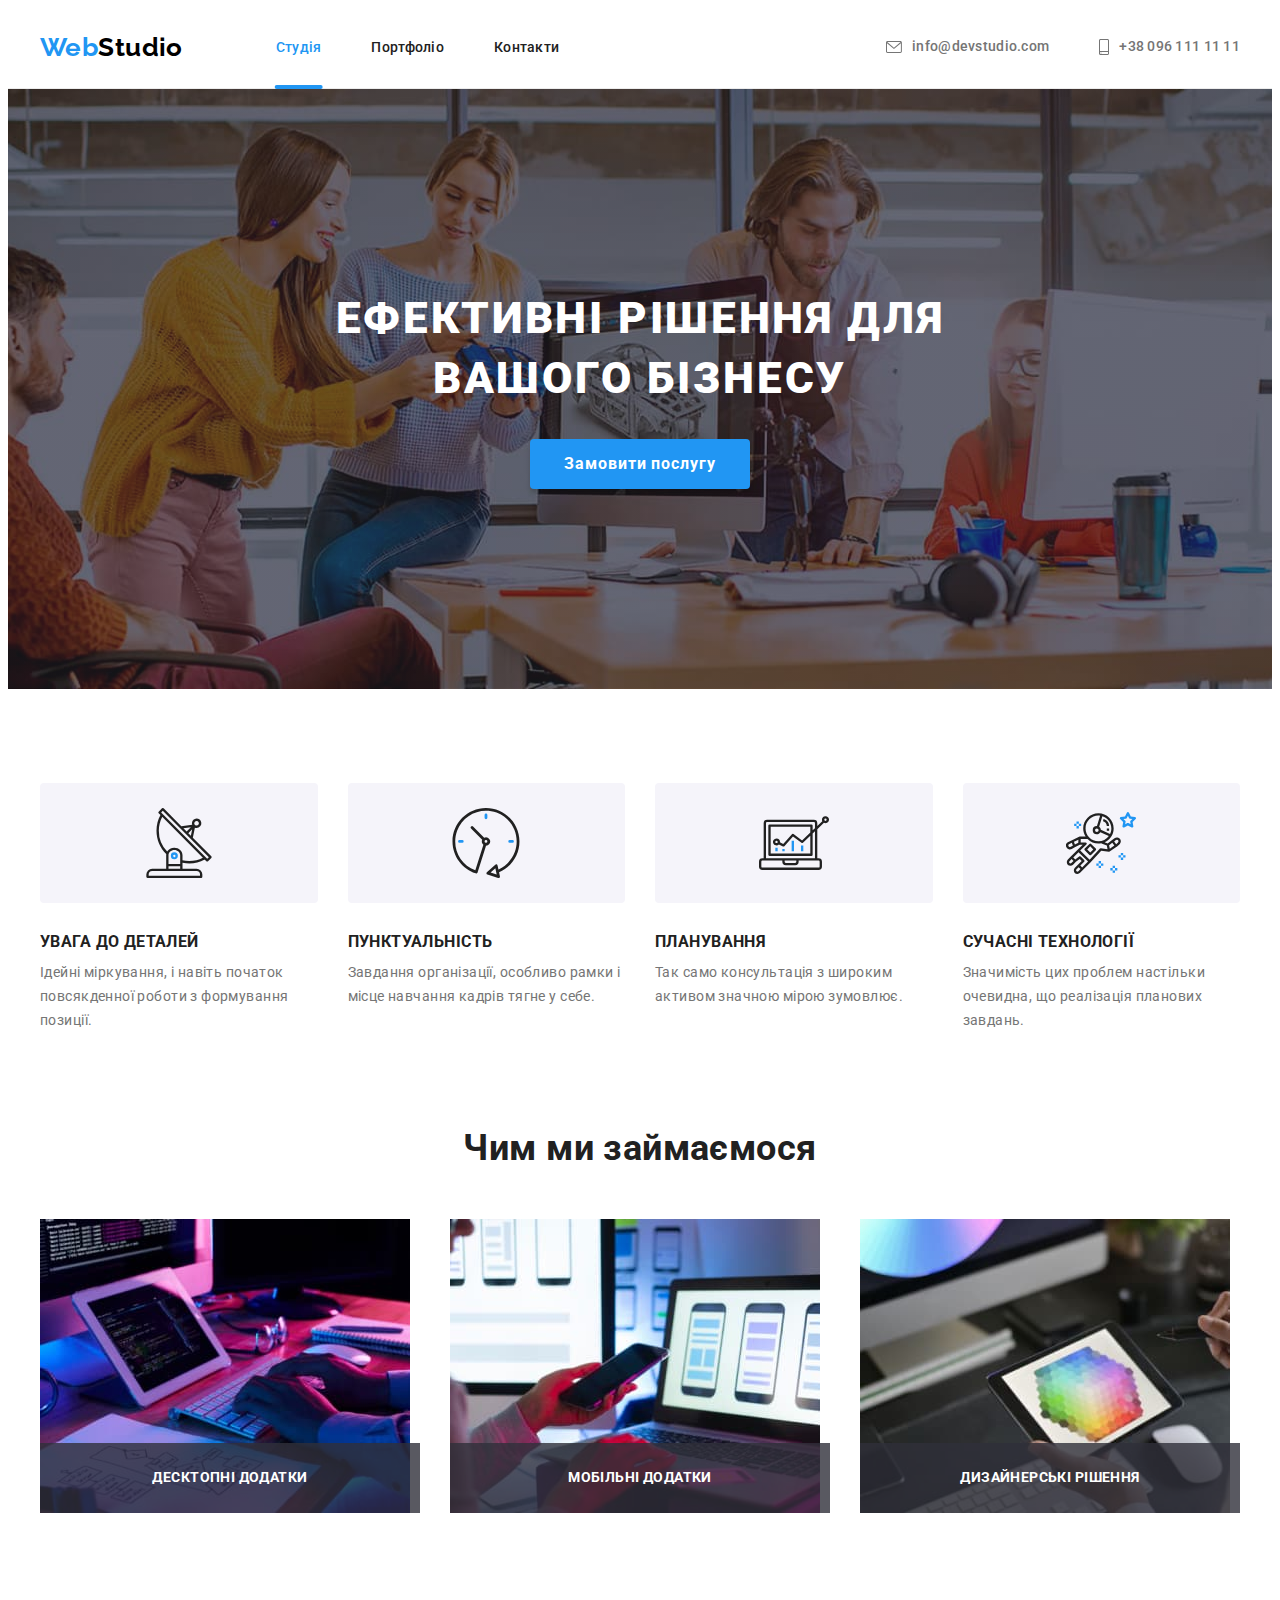
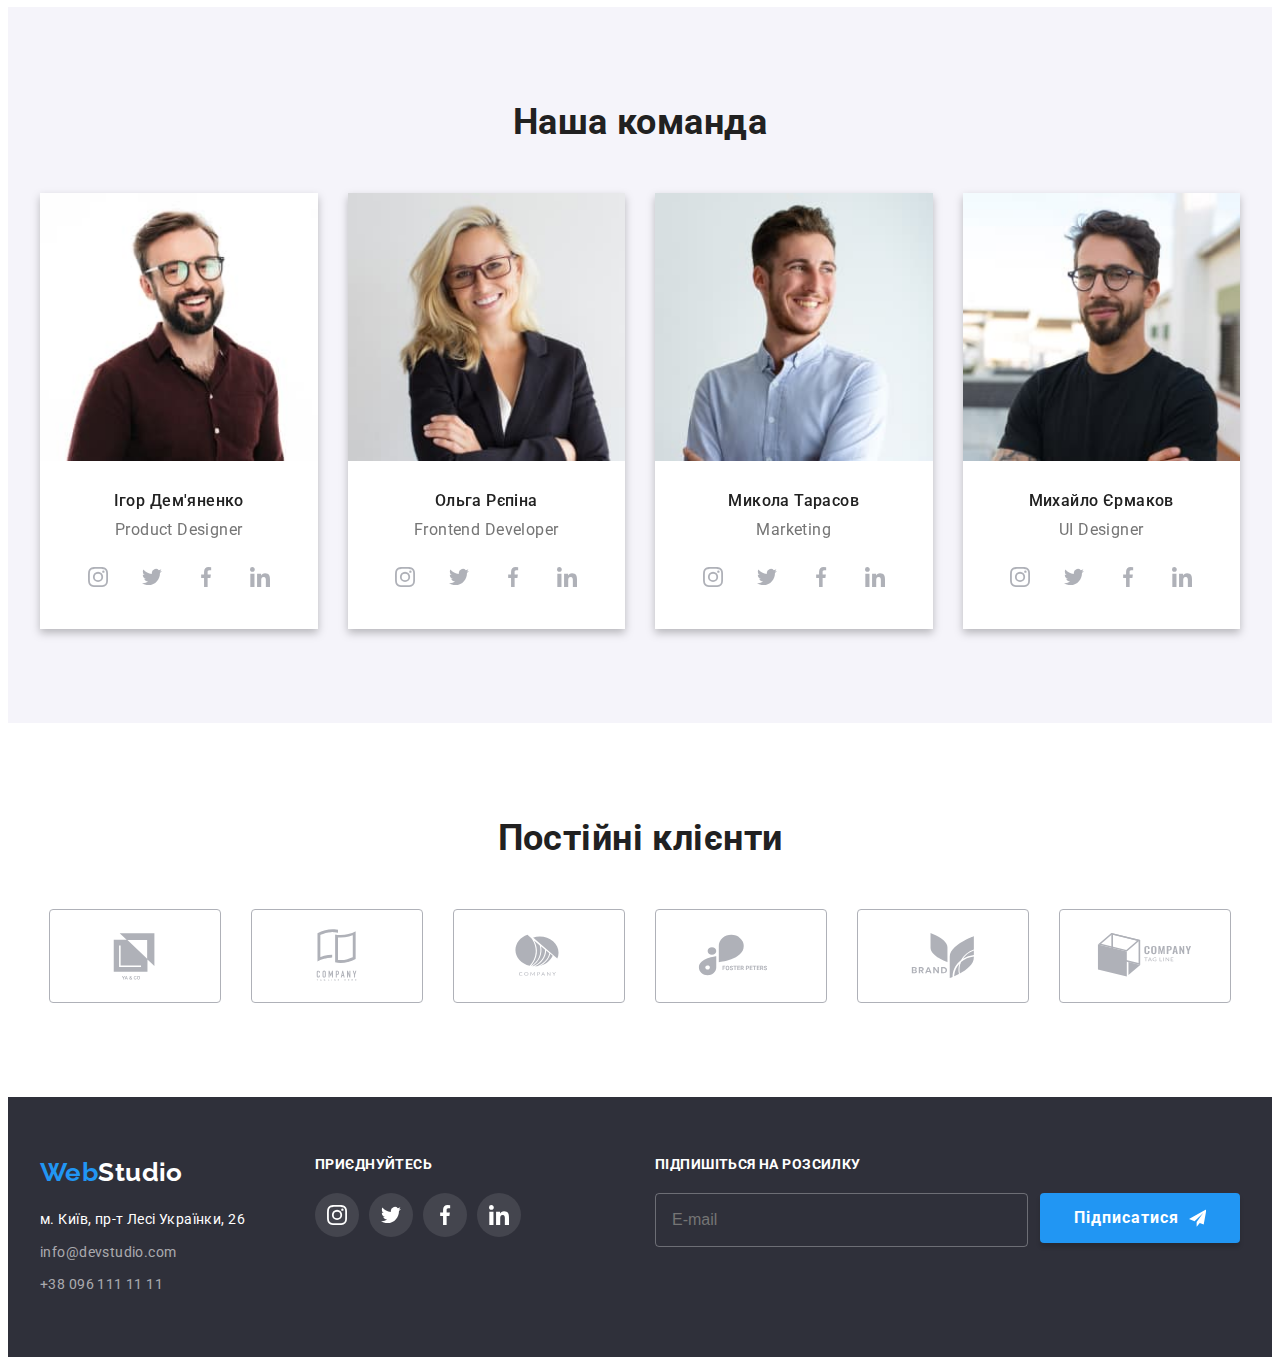
==== commit 6959044b: "adapted header for mobile" ====
--- a/index.html
+++ b/index.html
@@ -23,7 +23,7 @@
   </head>
 
   <body>
-    <!-- <header class="header">
+    <header class="header">
       <div class="container header__container">
         <nav class="navigation">
           <a href="./index.html" class="logo navigation__logo link"
@@ -60,8 +60,90 @@
             >
           </li>
         </ul>
+
+        <button type="button" class="icon-openmenu" data-menu-open>
+          <svg class="icon-menu__btn" width="24" height="16">
+            <use href="./images/icons.svg#icon-menu"></use>
+          </svg>
+        </button>
+
+        <div class="mob-menu is-hidden" data-menu>
+          <div class="container">
+            <div class="mob-menu-top">
+              <button class="icon-closemenu" type="button" data-menu-close>
+                <svg class="icon-closemenu__btn" width="19" height="19">
+                  <use href="./images/icons.svg#icon-closemenu"></use>
+                </svg>
+              </button>
+              <nav class="mob-menu-navigation">
+                <ul class="mob-menu-navigation__list list">
+                  <li class="mob-menu-navigation__item">
+                    <a href="./index.html" class="mob-menu-navigation__link link current">Студія</a>
+                  </li>
+                  <li class="mob-menu-navigation__item">
+                    <a href="./portfolio.html" class="mob-menu-navigation__link link">Портфоліо</a>
+                  </li>
+                  <li class="mob-menu-navigation__item">
+                    <a href="#" class="mob-menu-navigation__link link">Контакти</a>
+                  </li>
+                </ul>
+              </nav>
+            </div>
+
+            <div class="mob-menu-bottom">
+              <ul class="mob-menu-contact list">
+                <li class="mob-menu-contact__item">
+                  <a href="+380961111111" class="mob-menu-contact__tel link">+38 096 111 11 11</a>
+                </li>
+                <li class="mob-menu-contact__item">
+                  <a href="info@devstudio.com" class="mob-menu-contact__mail link"
+                    >info@devstudio.com</a
+                  >
+                </li>
+              </ul>
+              <ul class="mob-menu-soc">
+                <li class="mob-menu-soc__list list">
+                  <a
+                    href=""
+                    class="mob-menu-soc__link link"
+                    target="_blank"
+                    rel="noopener noreferrer nofollow"
+                    >Instagram</a
+                  >
+                </li>
+                <li class="mob-menu-soc__list list">
+                  <a
+                    href=""
+                    class="mob-menu-soc__link link"
+                    target="_blank"
+                    rel="noopener noreferrer nofollow"
+                    >Twitter</a
+                  >
+                </li>
+                <li class="mob-menu-soc__list list">
+                  <a
+                    href=""
+                    class="mob-menu-soc__link link"
+                    target="_blank"
+                    rel="noopener noreferrer nofollow"
+                    >Facebook</a
+                  >
+                </li>
+                <li class="mob-menu-soc__list list">
+                  <a
+                    href=""
+                    class="mob-menu-soc__link link"
+                    target="_blank"
+                    rel="noopener noreferrer nofollow"
+                    >LinkedIn</a
+                  >
+                </li>
+              </ul>
+            </div>
+          </div>
+        </div>
       </div>
-    </header> -->
+    </header>
 
     <main>
       <section class="hero">
@@ -596,6 +678,7 @@
       </div>
     </div>
     <script src="./js/modal.js"></script>
+    <script src="./js/menu.js"></script>
 
     <script>
       (() => {
--- a/css/main.min.css
+++ b/css/main.min.css
@@ -1 +1 @@
-:root{--main-title-color: #212121;--second-title-color: #ffffff;--main-text-color: #757575;--second-text-color: #ffffff;--accent-color: #2196f3;--link-accent-color: #7d7d7d;--icon-accent-color: #ffffff;--btn-accent-color: #188ce8;--btn-bg-color: #2196f3;--btn-text-color: #ffffff;--secondbtn-text-color: #212121;--main-bg-color: #ffffff;--second-bg-color: #2f303a;--third-bg-color: #f5f4fa;--main-logo-color: #2196f3;--second-logo-color: #000000;--third-logo-color: #ffffff;--main-link-color: #212121;--main-contact-color: #757575;--main-adress-color: #ffffff;--main-border-color: #ececec;--second-border-color: #eeeeee;--main-icon-color: #afb1b8;--second-icon-color: #ffffff;--duration: 250ms;--cubic: cubic-bezier(0.4, 0, 0.2, 1);--bg-gradient: linear-gradient(rgba(47, 48, 58, 0.4), rgba(47, 48, 58, 0.4))}.visually-hidden{position:absolute;white-space:nowrap;width:1px;height:1px;overflow:hidden;border:0;padding:0;clip:rect(0 0 0 0);-webkit-clip-path:inset(50%);clip-path:inset(50%);margin:-1px}p,h1,h2,h3,h4,h5,h6{margin:0}ul{margin:0;padding-left:0}address{font-style:normal}body{font-family:"Roboto",sans-serif;font-size:14px;letter-spacing:.03em;color:var(--main-text-color);background-color:var(--main-bg-color)}.list{list-style:none}.link{text-decoration:none;transition:color var(--duration) var(--cubic)}.pointer{cursor:pointer}img{display:block;max-width:100%;height:auto}.section{padding-top:60px;padding-bottom:60px}@media screen and (min-width: 1200px){.section{padding-top:94px;padding-bottom:94px}}.navigation__item .link.current,.navigation__link:hover,.contact__link:hover,.navigation__link:focus,.contact__link:focus,.footer-adr:hover,.footer-contact:hover,.footer-adr:focus,.footer-contact:focus{color:var(--accent-color)}.container{width:100%;padding-left:15px;padding-right:15px;margin:0 auto}@media screen and (min-width: 480px){.container{width:480px}}@media screen and (min-width: 768px){.container{width:768px}}@media screen and (min-width: 1200px){.container{width:1200px}}.backdrop{position:fixed;top:0;width:100%;height:100%;background-color:rgba(0,0,0,.2);transition:opacity var(--duration) var(--cubic),visibility var(--duration) var(--cubic)}.modal{position:absolute;padding:40px;width:528px;min-height:581px;background-color:var(--main-bg-color);box-shadow:0px 1px 3px rgba(0,0,0,.12),0px 1px 1px rgba(0,0,0,.14),0px 2px 1px rgba(0,0,0,.2);border-radius:4px;top:50%;left:50%;transform:translate(-50%, -50%) scale(1);transition:transform var(--duration) var(--cubic)}.backdrop.is-hidden .modal{transform:translate(-50%, -50%) scale(0)}.close-btn{position:absolute;top:8px;right:8px;width:30px;height:30px;border:1px solid rgba(0,0,0,.1);background:inherit;border-radius:50%;fill:currentColor;transition:color var(--duration) var(--cubic)}.close-btn:hover,.close-btn:focus{fill:var(--accent-color)}.modal-title{margin-bottom:15px;text-align:center;font-weight:700;font-size:20px;line-height:1.15;text-align:center;letter-spacing:.03em;color:var(--main-title-color)}.input-field{margin-bottom:10px}.modal-form>.comment{margin-bottom:18px}.lable-input{display:block;margin-bottom:4px;font-weight:400;font-size:12px;line-height:1.17;letter-spacing:.01em;color:var(--main-text-color)}.form-input{padding-left:42px;width:100%;height:40px;border:1px solid rgba(33,33,33,.2);border-radius:4px;font-weight:400;font-size:12px;line-height:1.17;letter-spacing:.01em;color:rgba(117,117,117,.5)}.form-input:focus{outline-color:var(--btn-accent-color)}.form-input::-moz-placeholder{color:rgba(117,117,117,.5)}.form-input:-ms-input-placeholder{color:rgba(117,117,117,.5)}.form-input::placeholder{color:rgba(117,117,117,.5)}.input-wrap{position:relative}.input-icon{position:absolute;left:12px;top:50%;transform:translateY(-50%)}.form-input:focus+.input-icon{fill:var(--accent-color)}.form-comment{padding:12px 16px;width:100%;height:118px;border:1px solid rgba(33,33,33,.2);border-radius:4px;resize:none;font-weight:400;font-size:12px;line-height:1.17;letter-spacing:.01em;color:rgba(117,117,117,.5)}.form-comment:focus{outline-color:var(--btn-accent-color)}.form-comment::-moz-placeholder{color:rgba(117,117,117,.5)}.form-comment:-ms-input-placeholder{color:rgba(117,117,117,.5)}.form-comment::placeholder{color:rgba(117,117,117,.5)}.check-lable{display:block;padding-left:35px;font-weight:400;font-size:14px;line-height:1.71;letter-spacing:.03em;color:var(--main-text-color);position:relative;margin-bottom:30px}.check-box{display:inline-block;width:16px;height:15px;border:2px solid var(--main-link-color);border-radius:2px;position:absolute;top:50%;left:13px;transform:translateY(-50%);cursor:pointer;transition:background-color var(--duration) var(--cubic)}.input-check:focus+.check-box{border-color:var(--accent-color)}.input-check:focus+.check-box,.check-box:hover{border-color:var(--accent-color)}.input-check:checked+.check-box{background-color:var(--accent-color);border:none}.check-icon{position:absolute;left:50%;top:50%;transform:translate(-50%, -50%);fill:rgba(0,0,0,0);transition:fill var(--duration) var(--cubic)}.input-check:checked+.check-box .check-icon{fill:#fff}.input-check{position:absolute;white-space:nowrap;width:1px;height:1px;overflow:hidden;border:0;padding:0;clip:rect(0 0 0 0);-webkit-clip-path:inset(50%);clip-path:inset(50%);margin:-1px}.check-link{-webkit-text-decoration-line:underline;text-decoration-line:underline;color:var(--accent-color)}.secondary-btn{display:flex;align-items:center;justify-content:center;margin:0 auto;margin-top:30px;min-width:200px}.is-hidden{opacity:0;visibility:hidden;pointer-events:none}.btn{font-family:inherit;font-style:normal;font-weight:700;font-size:16px;line-height:1.88;letter-spacing:.06em;color:var(--btn-text-color);background:var(--btn-bg-color);height:50px;box-shadow:0px 4px 4px rgba(0,0,0,.15);border-radius:4px;border-color:rgba(0,0,0,0);padding:10px 32px;transition:background-color var(--duration) var(--cubic)}.btn:hover,.btn:focus{background-color:var(--btn-accent-color)}.header{padding-top:24px;padding-bottom:25px;border-bottom:1px solid var(--main-border-color)}.header__container{display:flex;align-items:center}.navigation{display:flex;align-items:center}.navigation__list,.contact__item,.header__contact{display:flex;margin-left:auto;-moz-column-gap:50px;column-gap:50px}.logo,.logo__black{font-family:"Raleway",sans-serif;font-style:normal;font-weight:700;font-size:26px;line-height:1.19}.navigation__logo{color:var(--main-logo-color);margin-right:93px}.logo__black{color:var(--second-logo-color)}.navigation__link{font-weight:500;line-height:1.14;letter-spacing:.02em;color:var(--main-link-color)}.contact__link{display:flex;font-weight:500;line-height:1.14;letter-spacing:.02em;color:var(--main-contact-color);align-items:center}.current{color:var(--accent-color);position:relative}.current::after{content:"";position:absolute;left:50%;bottom:-38px;transform:translate(-50%, -100%);width:calc(100% + 3px);height:4px;background:var(--accent-color);border-radius:2px;pointer-events:none}.contact__icon{margin-right:10px;fill:#757575}.contact__link:hover .contact__icon,.contact__link:focus .contact__icon{fill:var(--accent-color)}@media screen and (max-width: 1199px){.hero .container{padding:0}}.hero{background-color:var(--second-bg-color);background-image:var(--bg-gradient),url(../images/hero-bg-mobile-1x.jpg);background-repeat:no-repeat;background-position:center;background-size:cover;max-width:1600px;margin:0 auto;padding-top:118px;padding-bottom:118px}@media(min-device-pixel-ratio: 2),(-webkit-min-device-pixel-ratio: 2),(min-resolution: 192dpi),(min-resolution: 2dppx){.hero{background-image:var(--bg-gradient),url(../images/hero-bg-mobile-2x.jpg)}}@media screen and (min-width: 768px){.hero{background-image:var(--bg-gradient),url(../images/hero-bg-tablet-1x.jpg)}}@media screen and (min-width: 768px)and (min-device-pixel-ratio: 2),screen and (min-width: 768px)and (-webkit-min-device-pixel-ratio: 2),screen and (min-width: 768px)and (min-resolution: 192dpi),screen and (min-width: 768px)and (min-resolution: 2dppx){.hero{background-image:var(--bg-gradient),url(../images/hero-bg-tablet-2x.jpg)}}@media screen and (min-width: 1200px){.hero{background-image:var(--bg-gradient),url(../images/hero-bg-desktop-1x.jpg)}}@media screen and (min-width: 1200px)and (min-device-pixel-ratio: 2),screen and (min-width: 1200px)and (-webkit-min-device-pixel-ratio: 2),screen and (min-width: 1200px)and (min-resolution: 192dpi),screen and (min-width: 1200px)and (min-resolution: 2dppx){.hero{background-image:var(--bg-gradient),url(../images/hero-bg-desktop-2x.jpg)}}@media screen and (min-width: 1200px){.hero{padding-top:200px;padding-bottom:200px}}.hero__title{font-weight:900;font-size:22px;max-width:320px;text-align:center;letter-spacing:.06em;text-transform:uppercase;color:var(--second-title-color);margin:0 auto}@media screen and (min-width: 480px){.hero__title{font-size:26px;line-height:1.62;max-width:360px}}@media screen and (min-width: 1200px){.hero__title{font-size:44px;line-height:1.36;max-width:696px}}.hero__btn{display:flex;align-items:center;text-align:center;margin:0 auto;margin-top:30px}@media screen and (max-width: 1199px){.hero__btn{min-width:200px;padding:10px 24px}}@media screen and (min-width: 1200px){.hero__btn{min-width:216px}}.features-list{display:flex;flex-wrap:wrap;gap:30px}.features-list__item{width:100%}@media screen and (min-width: 768px){.features-list__item{width:calc((100% - 30px)/2)}}@media screen and (min-width: 1200px){.features-list__item{width:calc((100% - 90px)/4)}}.features-list__image{display:flex;justify-content:center;align-items:center;border-radius:4px;width:100%;height:120px;background:#f5f4fa;border-radius:4px;margin-bottom:30px}.features-list__title{display:flex;justify-content:center;font-weight:700;line-height:1.14;text-transform:uppercase;color:var(--main-title-color)}@media screen and (min-width: 768px){.features-list__title{justify-content:left}}.features-list__text{line-height:2;margin-top:10px}@media screen and (min-width: 1200px){.features-list__text{line-height:1.71}}.business{padding-bottom:94px}@media screen and (max-width: 1199px){.business{display:none}}.business__title{font-size:36px;line-height:1.17;text-align:center;color:var(--main-title-color)}.activities-list{margin-top:50px;display:flex;gap:30px}.activities-list__item{width:calc((100% - 60px)/3);position:relative}.activities-list__text{position:absolute;left:0;bottom:0;width:100%;height:70px;display:flex;justify-content:center;align-items:center;background-color:rgba(47,48,58,.8);font-weight:700;font-size:14px;line-height:1.14;text-align:center;letter-spacing:.03em;text-transform:uppercase;color:var(--second-text-color)}.team{background-color:var(--third-bg-color)}.team__title{font-size:36px;line-height:1.17;text-align:center;color:var(--main-title-color)}.team-list{display:flex;flex-wrap:wrap;margin-top:50px;gap:30px}.team-list__item{width:100%;background-color:var(--main-bg-color);filter:drop-shadow(0px 4px 4px rgba(0, 0, 0, 0.25))}@media screen and (min-width: 768px){.team-list__item{width:calc((100% - 30px)/2)}}@media screen and (min-width: 1200px){.team-list__item{width:calc((100% - 90px)/4)}}.team-list__wrap{padding:30px 5px}.team-list__subtitle{font-weight:500;font-size:16px;line-height:1.19;text-align:center;color:var(--main-title-color)}.team-list__text{font-size:16px;line-height:1.19;text-align:center;margin-top:10px}.social-list{display:flex;justify-content:center;gap:10px;margin-top:16px}.social-list__link{width:44px;height:44px;border-radius:50%;display:flex;align-items:center;justify-content:center;transition:background-color var(--duration) var(--cubic)}.social-list__link:hover,.social-list__link:focus{background-color:var(--accent-color)}.social-list__icon{fill:var(--main-icon-color);transition:fill var(--duration) var(--cubic)}.social-list__link:hover .social-list__icon,.social-list__link:focus .social-list__icon{fill:var(--icon-accent-color)}.clients-title{font-size:28px;line-height:1.17;text-align:center;color:var(--main-title-color)}@media screen and (min-width: 1200px){.clients-title{font-size:36px}}.clients-img{display:flex;flex-wrap:wrap;margin-top:30px;justify-content:center;gap:30px}@media screen and (min-width: 1200px){.clients-img{margin-top:50px}}.clients-img-item{display:flex;align-items:center;justify-content:center;border:1px solid #afb1b8;border-radius:4px;height:92px;transition:border-color var(--duration) var(--cubic)}@media screen and (max-width: 767px){.clients-img-item{width:calc((100% - 30px)/2)}}@media screen and (min-width: 768px){.clients-img-item{width:calc((100% - 60px)/3)}}@media screen and (min-width: 1200px){.clients-img-item{width:170px}}.clients-img-item:hover,.clients-img-item:focus{border-color:var(--accent-color)}.clients-img-link{display:flex;width:100%;height:100%;justify-content:center;align-items:center}.clients-img-icon{fill:var(--main-icon-color);transition:fill var(--duration) var(--cubic)}.clients-img-link:hover .clients-img-icon,.clients-img-link:focus .clients-img-icon{fill:var(--accent-color)}.footer-adr:hover,.footer-contact:hover,.footer-adr:focus,.footer-contact:focus{color:var(--accent-color)}.footer{background-color:var(--second-bg-color);padding-top:60px;padding-bottom:60px}@media screen and (max-width: 1199px){.footer-contacts,.footer-list,.footer-join,.footer-signup,.footer-form{display:flex;flex-direction:column;align-items:center}}.footer-logo,.footer-logo-white{font-family:"Raleway",sans-serif;font-style:normal;font-weight:700;font-size:26px;line-height:1.19}.footer-logo{color:var(--main-logo-color)}.footer-logo-white{color:var(--third-logo-color)}.footer-address{margin-top:20px}@media screen and (max-width: 1199px){.footer-item:not(:first-child){margin-top:8px}}@media screen and (min-width: 1200px){.footer-item:not(:first-child){margin-top:9px}}.footer-adr,.footer-contact{font-style:normal;font-weight:400;line-height:1.71}.footer-adr{color:var(--main-adress-color)}.footer-contact{color:rgba(255,255,255,.6)}@media screen and (max-width: 767px){.footer .container{display:flex;flex-direction:column;align-items:center}}@media screen and (min-width: 1200px){.footer .container{display:flex}}@media screen and (min-width: 768px){.footer-tablet{display:flex;justify-content:center;gap:165px}}@media screen and (min-width: 1200px){.footer-tablet{display:flex;justify-content:center;gap:70px}}@media screen and (max-width: 767px){.footer-join{margin-top:60px}}.footer-action{font-weight:700;font-size:14px;line-height:1.14;letter-spacing:.03em;text-transform:uppercase;margin-bottom:20px;color:var(--second-text-color)}.footer-soc{display:flex;gap:10px}@media screen and (min-width: 1200px){.footer-soc{justify-content:center}}.footer-soc-link{width:44px;height:44px;border-radius:50%;display:flex;align-items:center;justify-content:center;background:rgba(255,255,255,.1);transition:background-color var(--duration) var(--cubic)}.footer-soc-link:hover,.footer-soc-link:focus{background-color:var(--accent-color)}.footer-soc-icon{fill:var(--second-icon-color);transition:fill var(--duration) var(--cubic)}.footer-soc-link:hover .footer-soc-icon,.footer-soc-link:focus .footer-soc-icon{fill:var(--icon-accent-color)}.footer-text{font-size:14px;font-weight:700;line-height:1.14;text-transform:uppercase;color:var(--btn-text-color);margin-bottom:20px}@media screen and (max-width: 1199px){.footer-signup{margin-top:60px}}@media screen and (min-width: 1200px){.footer-signup{width:calc(50% - 15px);margin-left:auto}}.footer-input{height:50px;border:1px solid rgba(255,255,255,.3);border-radius:4px;background-color:inherit;font-size:16px;line-height:1.25;color:rgba(255,255,255,.6);padding-left:16px;outline:none;transition:border-color var(--duration) var(--cubic),box-shadow var(--duration) var(--cubic);cursor:pointer;width:320px}@media screen and (min-width: 480px){.footer-input{width:450px;margin-bottom:20px}}@media screen and (min-width: 1200px){.footer-input{width:100%}}.footer-input:hover{border-color:var(--accent-color)}.footer-input:focus{border-color:#f5f5f5;box-shadow:0px 0px 0px 1px #f5f5f5}@media screen and (min-width: 1200px){.footer-form{display:flex;gap:12px}}.footer-form>.primary-btn{gap:10px}.third-btn{display:flex;align-items:center;justify-content:center;gap:10px;margin:0 auto;width:200px}.send-icon{fill:var(--second-icon-color)}.filter-list{display:flex;flex-wrap:wrap;gap:8px}@media screen and (max-width: 767px){.filter-list{max-width:326px}}@media screen and (min-width: 768px){.filter-list{justify-content:center}}.filter-btn{font-family:"Roboto",sans-serif;font-style:normal;font-weight:500;font-size:16px;line-height:1.62;text-align:center;background-color:var(--third-bg-color);border-color:rgba(0,0,0,0);border-radius:4px;color:var(--secondbtn-text-color);padding:6px 22px;transition:background-color var(--duration) var(--cubic),color var(--duration) var(--cubic),box-shadow var(--duration) var(--cubic)}.filter-btn:hover,.filter-btn:focus{background-color:var(--accent-color);color:var(--btn-text-color);box-shadow:0px 3px 1px rgba(0,0,0,.1),0px 1px 2px rgba(0,0,0,.08),0px 2px 2px rgba(0,0,0,.12)}.filter-cards{display:flex;flex-wrap:wrap;gap:30px}@media screen and (max-width: 767px){.filter-cards{margin-top:40px}}@media screen and (min-width: 768px){.filter-cards{margin-top:14px}}@media screen and (min-width: 1200px){.filter-cards{margin-top:34px}}.filter-item{background-color:var(--main-bg-color);width:100%}@media screen and (min-width: 768px){.filter-item{width:calc((100% - 30px)/2)}}@media screen and (min-width: 1200px){.filter-item{width:calc((100% - 60px)/3)}}.filter-link{display:block}.filter-link:hover,.filter-link:focus{box-shadow:0px 1px 1px rgba(0,0,0,.12),0px 4px 4px rgba(0,0,0,.06),1px 4px 6px rgba(0,0,0,.16)}.filter-thumb{position:relative;overflow:hidden}.filter-overlay{position:absolute;left:0;top:0;padding:63px 24px;width:100%;height:100%;transform:translateY(100%);transition:var(--duration) var(--cubic);font-weight:400;font-size:18px;line-height:1.56;letter-spacing:.03em;color:var(--second-text-color);background:rgba(33,150,243,.9)}.filter-link:hover .filter-overlay,.filter-link:focus .filter-overlay{transform:translateY(0)}.filter-wrap{padding:20px 24px;border-right:1px solid var(--second-border-color);border-bottom:1px solid var(--second-border-color);border-left:1px solid var(--second-border-color)}.filter-title{font-size:18px;line-height:2;letter-spacing:.06em;color:var(--main-title-color)}.filter-title:hover,.filter-title:focus{color:var(--link-accent-color)}.filter-text{font-size:16px;line-height:1.88;color:var(--main-text-color);margin-top:4px}/*# sourceMappingURL=main.min.css.map */+:root{--main-title-color: #212121;--second-title-color: #ffffff;--main-text-color: #757575;--second-text-color: #ffffff;--accent-color: #2196f3;--link-accent-color: #7d7d7d;--icon-accent-color: #ffffff;--btn-accent-color: #188ce8;--btn-bg-color: #2196f3;--btn-text-color: #ffffff;--secondbtn-text-color: #212121;--main-bg-color: #ffffff;--second-bg-color: #2f303a;--third-bg-color: #f5f4fa;--main-logo-color: #2196f3;--second-logo-color: #000000;--third-logo-color: #ffffff;--main-link-color: #212121;--main-contact-color: #757575;--main-adress-color: #ffffff;--main-border-color: #ececec;--second-border-color: #eeeeee;--main-icon-color: #afb1b8;--second-icon-color: #ffffff;--duration: 250ms;--cubic: cubic-bezier(0.4, 0, 0.2, 1);--bg-gradient: linear-gradient(rgba(47, 48, 58, 0.4), rgba(47, 48, 58, 0.4))}.visually-hidden{position:absolute;white-space:nowrap;width:1px;height:1px;overflow:hidden;border:0;padding:0;clip:rect(0 0 0 0);-webkit-clip-path:inset(50%);clip-path:inset(50%);margin:-1px}p,h1,h2,h3,h4,h5,h6{margin:0}ul{margin:0;padding-left:0}address{font-style:normal}body{font-family:"Roboto",sans-serif;font-size:14px;letter-spacing:.03em;color:var(--main-text-color);background-color:var(--main-bg-color)}.list{list-style:none}.link{text-decoration:none;transition:color var(--duration) var(--cubic)}.pointer{cursor:pointer}img{display:block;max-width:100%;height:auto}.section{padding-top:60px;padding-bottom:60px}@media screen and (min-width: 1200px){.section{padding-top:94px;padding-bottom:94px}}.navigation__item .link.current,.navigation__link:hover,.contact__link:hover,.navigation__link:focus,.contact__link:focus,.footer-adr:hover,.footer-contact:hover,.footer-adr:focus,.footer-contact:focus,.mob-menu-navigation__link:hover,.mob-menu-navigation__link:focus{color:var(--accent-color)}.container{width:100%;padding-left:15px;padding-right:15px;margin:0 auto}@media screen and (min-width: 480px){.container{width:480px}}@media screen and (min-width: 768px){.container{width:768px}}@media screen and (min-width: 1200px){.container{width:1200px}}.backdrop{position:fixed;top:0;width:100%;height:100%;background-color:rgba(0,0,0,.2);transition:opacity var(--duration) var(--cubic),visibility var(--duration) var(--cubic)}.modal{position:absolute;padding:40px;width:528px;min-height:581px;background-color:var(--main-bg-color);box-shadow:0px 1px 3px rgba(0,0,0,.12),0px 1px 1px rgba(0,0,0,.14),0px 2px 1px rgba(0,0,0,.2);border-radius:4px;top:50%;left:50%;transform:translate(-50%, -50%) scale(1);transition:transform var(--duration) var(--cubic)}.backdrop.is-hidden .modal{transform:translate(-50%, -50%) scale(0)}.close-btn{position:absolute;top:8px;right:8px;width:30px;height:30px;border:1px solid rgba(0,0,0,.1);background:inherit;border-radius:50%;fill:currentColor;transition:color var(--duration) var(--cubic)}.close-btn:hover,.close-btn:focus{fill:var(--accent-color)}.modal-title{margin-bottom:15px;text-align:center;font-weight:700;font-size:20px;line-height:1.15;text-align:center;letter-spacing:.03em;color:var(--main-title-color)}.input-field{margin-bottom:10px}.modal-form>.comment{margin-bottom:18px}.lable-input{display:block;margin-bottom:4px;font-weight:400;font-size:12px;line-height:1.17;letter-spacing:.01em;color:var(--main-text-color)}.form-input{padding-left:42px;width:100%;height:40px;border:1px solid rgba(33,33,33,.2);border-radius:4px;font-weight:400;font-size:12px;line-height:1.17;letter-spacing:.01em;color:rgba(117,117,117,.5)}.form-input:focus{outline-color:var(--btn-accent-color)}.form-input::-moz-placeholder{color:rgba(117,117,117,.5)}.form-input:-ms-input-placeholder{color:rgba(117,117,117,.5)}.form-input::placeholder{color:rgba(117,117,117,.5)}.input-wrap{position:relative}.input-icon{position:absolute;left:12px;top:50%;transform:translateY(-50%)}.form-input:focus+.input-icon{fill:var(--accent-color)}.form-comment{padding:12px 16px;width:100%;height:118px;border:1px solid rgba(33,33,33,.2);border-radius:4px;resize:none;font-weight:400;font-size:12px;line-height:1.17;letter-spacing:.01em;color:rgba(117,117,117,.5)}.form-comment:focus{outline-color:var(--btn-accent-color)}.form-comment::-moz-placeholder{color:rgba(117,117,117,.5)}.form-comment:-ms-input-placeholder{color:rgba(117,117,117,.5)}.form-comment::placeholder{color:rgba(117,117,117,.5)}.check-lable{display:block;padding-left:35px;font-weight:400;font-size:14px;line-height:1.71;letter-spacing:.03em;color:var(--main-text-color);position:relative;margin-bottom:30px}.check-box{display:inline-block;width:16px;height:15px;border:2px solid var(--main-link-color);border-radius:2px;position:absolute;top:50%;left:13px;transform:translateY(-50%);cursor:pointer;transition:background-color var(--duration) var(--cubic)}.input-check:focus+.check-box{border-color:var(--accent-color)}.input-check:focus+.check-box,.check-box:hover{border-color:var(--accent-color)}.input-check:checked+.check-box{background-color:var(--accent-color);border:none}.check-icon{position:absolute;left:50%;top:50%;transform:translate(-50%, -50%);fill:rgba(0,0,0,0);transition:fill var(--duration) var(--cubic)}.input-check:checked+.check-box .check-icon{fill:#fff}.input-check{position:absolute;white-space:nowrap;width:1px;height:1px;overflow:hidden;border:0;padding:0;clip:rect(0 0 0 0);-webkit-clip-path:inset(50%);clip-path:inset(50%);margin:-1px}.check-link{-webkit-text-decoration-line:underline;text-decoration-line:underline;color:var(--accent-color)}.secondary-btn{display:flex;align-items:center;justify-content:center;margin:0 auto;margin-top:30px;min-width:200px}.is-hidden{opacity:0;visibility:hidden;pointer-events:none}.btn{font-family:inherit;font-style:normal;font-weight:700;font-size:16px;line-height:1.88;letter-spacing:.06em;color:var(--btn-text-color);background:var(--btn-bg-color);height:50px;box-shadow:0px 4px 4px rgba(0,0,0,.15);border-radius:4px;border-color:rgba(0,0,0,0);padding:10px 32px;transition:background-color var(--duration) var(--cubic)}.btn:hover,.btn:focus{background-color:var(--btn-accent-color)}.header{padding-top:10px;padding-bottom:10px;border-bottom:1px solid var(--main-border-color)}@media screen and (min-width: 768px){.header{padding-top:21px;padding-bottom:21px}}@media screen and (min-width: 1200px){.header{padding-top:24px;padding-bottom:25px}}.header__container{display:flex;align-items:center}@media screen and (max-width: 767px){.header__container{justify-content:space-between}}.navigation{display:flex;align-items:center}.navigation__list,.contact__item,.header__contact{display:flex;margin-left:auto;-moz-column-gap:50px;column-gap:50px}@media screen and (max-width: 767px){.navigation__list,.header__contact{display:none}}.logo,.logo__black{font-family:"Raleway",sans-serif;font-style:normal;font-weight:700;font-size:26px;line-height:1.19}.navigation__logo{color:var(--main-logo-color);margin-right:93px}.logo__black{color:var(--second-logo-color)}.navigation__link{font-weight:500;line-height:1.14;letter-spacing:.02em;color:var(--main-link-color)}.contact__link{display:flex;font-weight:500;line-height:1.14;letter-spacing:.02em;color:var(--main-contact-color);align-items:center}.current{color:var(--accent-color);position:relative}.current::after{content:"";position:absolute;left:50%;bottom:-38px;transform:translate(-50%, -100%);width:calc(100% + 3px);height:4px;background:var(--accent-color);border-radius:2px;pointer-events:none}@media screen and (max-width: 767px){.current::after{display:none}}.contact__icon{margin-right:10px;fill:#757575}.contact__link:hover .contact__icon,.contact__link:focus .contact__icon{fill:var(--accent-color)}@media screen and (max-width: 767px){.icon-openmenu{border-color:rgba(0,0,0,0);background:none;fill:currentColor;transition:color var(--duration) var(--cubic)}.icon-openmenu:hover,.icon-openmenu:focus{fill:var(--accent-color)}}@media screen and (min-width: 768px){.icon-openmenu{display:none}}@media screen and (max-width: 767px){.mob-menu{position:fixed;background-color:#fff;top:0;left:0;width:100vw;height:100vh;z-index:1;padding-top:10px;padding-bottom:10px}}@media screen and (min-width: 768px){.mob-menu{display:none}}.mob-menu>.container{height:100%;display:flex;flex-direction:column;justify-content:space-between}.icon-closemenu{display:block;margin-left:auto;border-color:rgba(0,0,0,0);background:none;fill:currentColor;transition:color var(--duration) var(--cubic)}.icon-closemenu:hover,.icon-closemenu:focus{fill:var(--accent-color)}.mob-menu-navigation__item:not(:last-child){margin-bottom:32px}.mob-menu-navigation__link{font-weight:500;font-size:40px;line-height:1.18;letter-spacing:.02em;color:#212121}.current{color:var(--accent-color)}.mob-menu-contact{margin-bottom:64px}.mob-menu-contact__item:not(:last-child){margin-bottom:32px}.mob-menu-contact__tel{font-weight:500;font-size:34px;line-height:1.18;letter-spacing:.02em;color:#2196f3}.mob-menu-contact__mail{font-weight:500;font-size:24px;line-height:1.17;letter-spacing:.02em;color:#757575}.mob-menu-soc{display:flex}.mob-menu-soc__list:not(:last-child){border-right:1px solid rgba(33,33,33,.2)}.mob-menu-soc__list:not(:last-child){padding-right:10px}.mob-menu-soc__list:not(:first-child){padding-left:10px}.mob-menu-soc__link{font-weight:500;font-size:18px;line-height:1.22;letter-spacing:.02em;color:#2196f3}@media screen and (max-width: 1199px){.hero .container{padding:0}}.hero{background-color:var(--second-bg-color);background-image:var(--bg-gradient),url(../images/hero-bg-mobile-1x.jpg);background-repeat:no-repeat;background-position:center;background-size:cover;max-width:1600px;margin:0 auto;padding-top:118px;padding-bottom:118px}@media(min-device-pixel-ratio: 2),(-webkit-min-device-pixel-ratio: 2),(min-resolution: 192dpi),(min-resolution: 2dppx){.hero{background-image:var(--bg-gradient),url(../images/hero-bg-mobile-2x.jpg)}}@media screen and (min-width: 768px){.hero{background-image:var(--bg-gradient),url(../images/hero-bg-tablet-1x.jpg)}}@media screen and (min-width: 768px)and (min-device-pixel-ratio: 2),screen and (min-width: 768px)and (-webkit-min-device-pixel-ratio: 2),screen and (min-width: 768px)and (min-resolution: 192dpi),screen and (min-width: 768px)and (min-resolution: 2dppx){.hero{background-image:var(--bg-gradient),url(../images/hero-bg-tablet-2x.jpg)}}@media screen and (min-width: 1200px){.hero{background-image:var(--bg-gradient),url(../images/hero-bg-desktop-1x.jpg)}}@media screen and (min-width: 1200px)and (min-device-pixel-ratio: 2),screen and (min-width: 1200px)and (-webkit-min-device-pixel-ratio: 2),screen and (min-width: 1200px)and (min-resolution: 192dpi),screen and (min-width: 1200px)and (min-resolution: 2dppx){.hero{background-image:var(--bg-gradient),url(../images/hero-bg-desktop-2x.jpg)}}@media screen and (min-width: 1200px){.hero{padding-top:200px;padding-bottom:200px}}.hero__title{font-weight:900;font-size:22px;max-width:320px;text-align:center;letter-spacing:.06em;text-transform:uppercase;color:var(--second-title-color);margin:0 auto}@media screen and (min-width: 480px){.hero__title{font-size:26px;line-height:1.62;max-width:360px}}@media screen and (min-width: 1200px){.hero__title{font-size:44px;line-height:1.36;max-width:696px}}.hero__btn{display:flex;align-items:center;text-align:center;margin:0 auto;margin-top:30px}@media screen and (max-width: 1199px){.hero__btn{min-width:200px;padding:10px 24px}}@media screen and (min-width: 1200px){.hero__btn{min-width:216px}}.features-list{display:flex;flex-wrap:wrap;gap:30px}.features-list__item{width:100%}@media screen and (min-width: 768px){.features-list__item{width:calc((100% - 30px)/2)}}@media screen and (min-width: 1200px){.features-list__item{width:calc((100% - 90px)/4)}}.features-list__image{display:flex;justify-content:center;align-items:center;border-radius:4px;width:100%;height:120px;background:#f5f4fa;border-radius:4px;margin-bottom:30px}.features-list__title{display:flex;justify-content:center;font-weight:700;line-height:1.14;text-transform:uppercase;color:var(--main-title-color)}@media screen and (min-width: 768px){.features-list__title{justify-content:left}}.features-list__text{line-height:2;margin-top:10px}@media screen and (min-width: 1200px){.features-list__text{line-height:1.71}}.business{padding-bottom:94px}@media screen and (max-width: 1199px){.business{display:none}}.business__title{font-size:36px;line-height:1.17;text-align:center;color:var(--main-title-color)}.activities-list{margin-top:50px;display:flex;gap:30px}.activities-list__item{width:calc((100% - 60px)/3);position:relative}.activities-list__text{position:absolute;left:0;bottom:0;width:100%;height:70px;display:flex;justify-content:center;align-items:center;background-color:rgba(47,48,58,.8);font-weight:700;font-size:14px;line-height:1.14;text-align:center;letter-spacing:.03em;text-transform:uppercase;color:var(--second-text-color)}.team{background-color:var(--third-bg-color)}.team__title{font-size:36px;line-height:1.17;text-align:center;color:var(--main-title-color)}.team-list{display:flex;flex-wrap:wrap;margin-top:50px;gap:30px}.team-list__item{width:100%;background-color:var(--main-bg-color);filter:drop-shadow(0px 4px 4px rgba(0, 0, 0, 0.25))}@media screen and (min-width: 768px){.team-list__item{width:calc((100% - 30px)/2)}}@media screen and (min-width: 1200px){.team-list__item{width:calc((100% - 90px)/4)}}.team-list__wrap{padding:30px 5px}.team-list__subtitle{font-weight:500;font-size:16px;line-height:1.19;text-align:center;color:var(--main-title-color)}.team-list__text{font-size:16px;line-height:1.19;text-align:center;margin-top:10px}.social-list{display:flex;justify-content:center;gap:10px;margin-top:16px}.social-list__link{width:44px;height:44px;border-radius:50%;display:flex;align-items:center;justify-content:center;transition:background-color var(--duration) var(--cubic)}.social-list__link:hover,.social-list__link:focus{background-color:var(--accent-color)}.social-list__icon{fill:var(--main-icon-color);transition:fill var(--duration) var(--cubic)}.social-list__link:hover .social-list__icon,.social-list__link:focus .social-list__icon{fill:var(--icon-accent-color)}.clients-title{font-size:28px;line-height:1.17;text-align:center;color:var(--main-title-color)}@media screen and (min-width: 1200px){.clients-title{font-size:36px}}.clients-img{display:flex;flex-wrap:wrap;margin-top:30px;justify-content:center;gap:30px}@media screen and (min-width: 1200px){.clients-img{margin-top:50px}}.clients-img-item{display:flex;align-items:center;justify-content:center;border:1px solid #afb1b8;border-radius:4px;height:92px;transition:border-color var(--duration) var(--cubic)}@media screen and (max-width: 767px){.clients-img-item{width:calc((100% - 30px)/2)}}@media screen and (min-width: 768px){.clients-img-item{width:calc((100% - 60px)/3)}}@media screen and (min-width: 1200px){.clients-img-item{width:170px}}.clients-img-item:hover,.clients-img-item:focus{border-color:var(--accent-color)}.clients-img-link{display:flex;width:100%;height:100%;justify-content:center;align-items:center}.clients-img-icon{fill:var(--main-icon-color);transition:fill var(--duration) var(--cubic)}.clients-img-link:hover .clients-img-icon,.clients-img-link:focus .clients-img-icon{fill:var(--accent-color)}.footer-adr:hover,.footer-contact:hover,.footer-adr:focus,.footer-contact:focus{color:var(--accent-color)}.footer{background-color:var(--second-bg-color);padding-top:60px;padding-bottom:60px}@media screen and (max-width: 1199px){.footer-contacts,.footer-list,.footer-join,.footer-signup,.footer-form{display:flex;flex-direction:column;align-items:center}}.footer-logo,.footer-logo-white{font-family:"Raleway",sans-serif;font-style:normal;font-weight:700;font-size:26px;line-height:1.19}.footer-logo{color:var(--main-logo-color)}.footer-logo-white{color:var(--third-logo-color)}.footer-address{margin-top:20px}@media screen and (max-width: 1199px){.footer-item:not(:first-child){margin-top:8px}}@media screen and (min-width: 1200px){.footer-item:not(:first-child){margin-top:9px}}.footer-adr,.footer-contact{font-style:normal;font-weight:400;line-height:1.71}.footer-adr{color:var(--main-adress-color)}.footer-contact{color:rgba(255,255,255,.6)}@media screen and (max-width: 767px){.footer .container{display:flex;flex-direction:column;align-items:center}}@media screen and (min-width: 1200px){.footer .container{display:flex}}@media screen and (min-width: 768px){.footer-tablet{display:flex;justify-content:center;gap:165px}}@media screen and (min-width: 1200px){.footer-tablet{display:flex;justify-content:center;gap:70px}}@media screen and (max-width: 767px){.footer-join{margin-top:60px}}.footer-action{font-weight:700;font-size:14px;line-height:1.14;letter-spacing:.03em;text-transform:uppercase;margin-bottom:20px;color:var(--second-text-color)}.footer-soc{display:flex;gap:10px}@media screen and (min-width: 1200px){.footer-soc{justify-content:center}}.footer-soc-link{width:44px;height:44px;border-radius:50%;display:flex;align-items:center;justify-content:center;background:rgba(255,255,255,.1);transition:background-color var(--duration) var(--cubic)}.footer-soc-link:hover,.footer-soc-link:focus{background-color:var(--accent-color)}.footer-soc-icon{fill:var(--second-icon-color);transition:fill var(--duration) var(--cubic)}.footer-soc-link:hover .footer-soc-icon,.footer-soc-link:focus .footer-soc-icon{fill:var(--icon-accent-color)}.footer-text{font-size:14px;font-weight:700;line-height:1.14;text-transform:uppercase;color:var(--btn-text-color);margin-bottom:20px}@media screen and (max-width: 1199px){.footer-signup{margin-top:60px}}@media screen and (min-width: 1200px){.footer-signup{width:calc(50% - 15px);margin-left:auto}}.footer-input{height:50px;border:1px solid rgba(255,255,255,.3);border-radius:4px;background-color:inherit;font-size:16px;line-height:1.25;color:rgba(255,255,255,.6);padding-left:16px;outline:none;transition:border-color var(--duration) var(--cubic),box-shadow var(--duration) var(--cubic);cursor:pointer;width:320px}@media screen and (min-width: 480px){.footer-input{width:450px;margin-bottom:20px}}@media screen and (min-width: 1200px){.footer-input{width:100%}}.footer-input:hover{border-color:var(--accent-color)}.footer-input:focus{border-color:#f5f5f5;box-shadow:0px 0px 0px 1px #f5f5f5}@media screen and (min-width: 1200px){.footer-form{display:flex;gap:12px}}.footer-form>.primary-btn{gap:10px}.third-btn{display:flex;align-items:center;justify-content:center;gap:10px;margin:0 auto;width:200px}.send-icon{fill:var(--second-icon-color)}.filter-list{display:flex;flex-wrap:wrap;gap:8px}@media screen and (max-width: 767px){.filter-list{max-width:326px}}@media screen and (min-width: 768px){.filter-list{justify-content:center}}.filter-btn{font-family:"Roboto",sans-serif;font-style:normal;font-weight:500;font-size:16px;line-height:1.62;text-align:center;background-color:var(--third-bg-color);border-color:rgba(0,0,0,0);border-radius:4px;color:var(--secondbtn-text-color);padding:6px 22px;transition:background-color var(--duration) var(--cubic),color var(--duration) var(--cubic),box-shadow var(--duration) var(--cubic)}.filter-btn:hover,.filter-btn:focus{background-color:var(--accent-color);color:var(--btn-text-color);box-shadow:0px 3px 1px rgba(0,0,0,.1),0px 1px 2px rgba(0,0,0,.08),0px 2px 2px rgba(0,0,0,.12)}.filter-cards{display:flex;flex-wrap:wrap;gap:30px}@media screen and (max-width: 767px){.filter-cards{margin-top:40px}}@media screen and (min-width: 768px){.filter-cards{margin-top:14px}}@media screen and (min-width: 1200px){.filter-cards{margin-top:34px}}.filter-item{background-color:var(--main-bg-color);width:100%}@media screen and (min-width: 768px){.filter-item{width:calc((100% - 30px)/2)}}@media screen and (min-width: 1200px){.filter-item{width:calc((100% - 60px)/3)}}.filter-link{display:block}.filter-link:hover,.filter-link:focus{box-shadow:0px 1px 1px rgba(0,0,0,.12),0px 4px 4px rgba(0,0,0,.06),1px 4px 6px rgba(0,0,0,.16)}.filter-thumb{position:relative;overflow:hidden}.filter-overlay{position:absolute;left:0;top:0;padding:63px 24px;width:100%;height:100%;transform:translateY(100%);transition:var(--duration) var(--cubic);font-weight:400;font-size:18px;line-height:1.56;letter-spacing:.03em;color:var(--second-text-color);background:rgba(33,150,243,.9)}.filter-link:hover .filter-overlay,.filter-link:focus .filter-overlay{transform:translateY(0)}.filter-wrap{padding:20px 24px;border-right:1px solid var(--second-border-color);border-bottom:1px solid var(--second-border-color);border-left:1px solid var(--second-border-color)}.filter-title{font-size:18px;line-height:2;letter-spacing:.06em;color:var(--main-title-color)}.filter-title:hover,.filter-title:focus{color:var(--link-accent-color)}.filter-text{font-size:16px;line-height:1.88;color:var(--main-text-color);margin-top:4px}/*# sourceMappingURL=main.min.css.map */